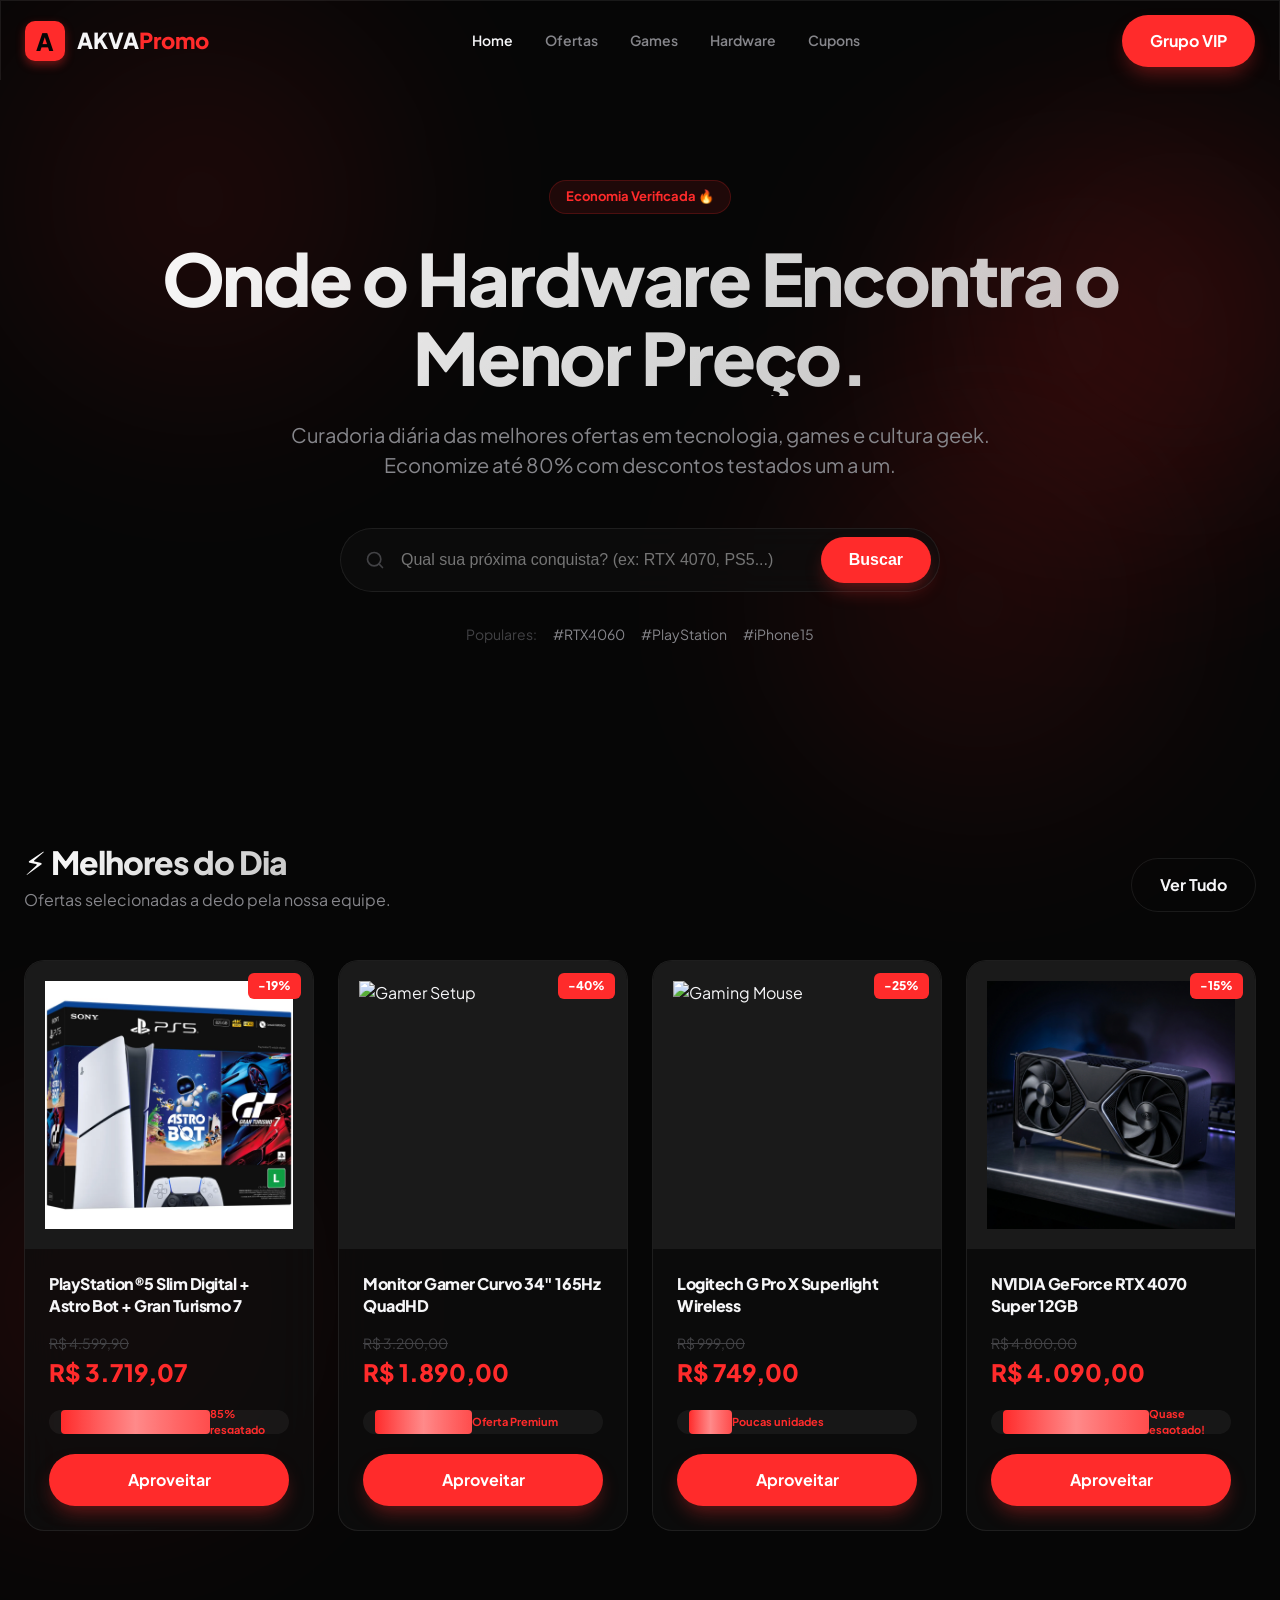
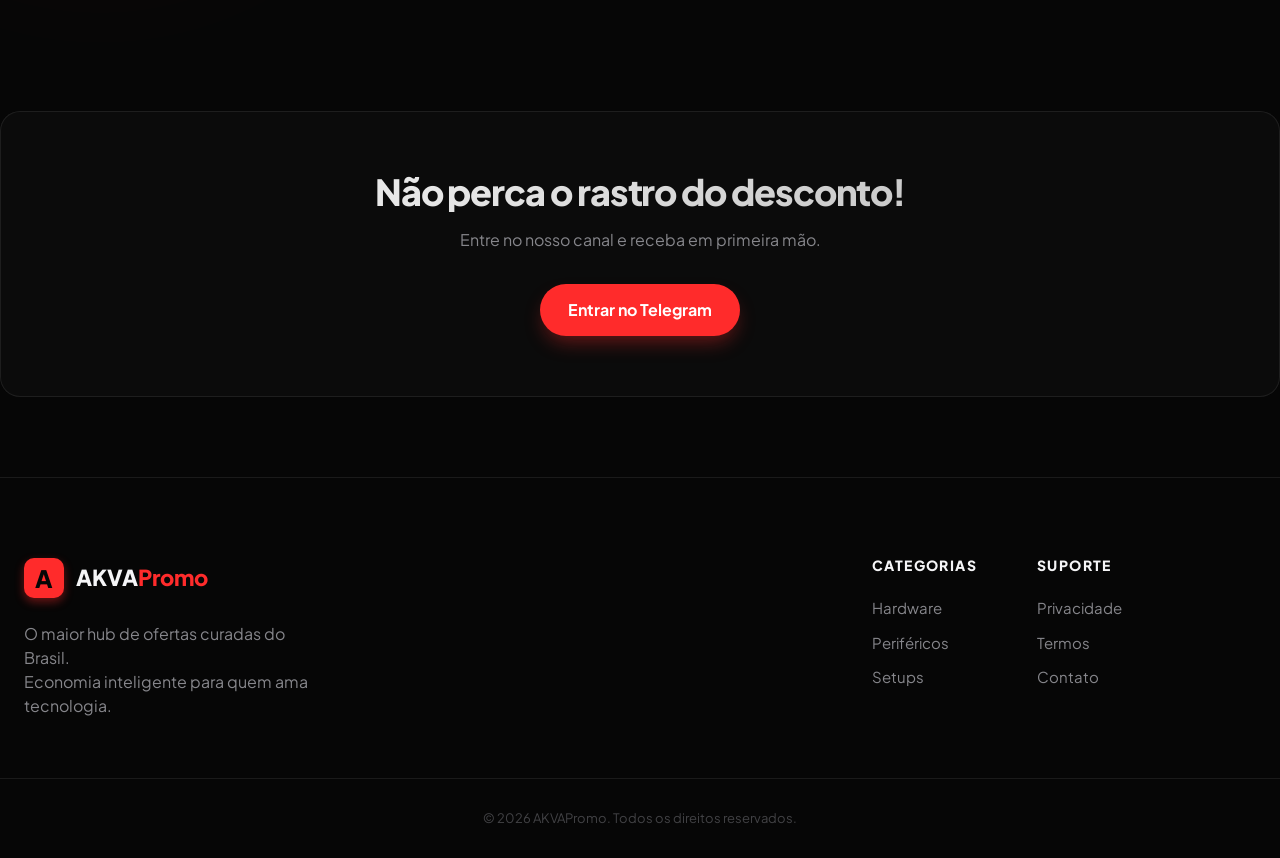
==== index.html @ 3900cf96 "1" ====
<!DOCTYPE html>
<html lang="pt-BR">
<head>
    <meta charset="UTF-8">
    <meta name="viewport" content="width=device-width, initial-scale=1.0">
    <title>AKVAPromo - As Melhores Ofertas de Tecnologia</title>
    <meta name="description" content="Descontos verificados em Games, Hardware e Smartphones. Economia real todos os dias.">
    
    <link rel="stylesheet" href="assets/style.css">
    <link rel="stylesheet" href="assets/sonner.css">
    <link rel="icon" type="image/png" href="favicon.png">
    
    <script type="module" src="assets/js/runtime.js"></script>
    <script type="module" src="assets/app.js"></script>
</head>
<body>
    <header class="glass fixed-nav">
        <div class="container nav-content">
            <a href="/" class="logo">
                <div class="logo-box">A</div>
                <span class="logo-text">AKVA<span>Promo</span></span>
            </a>
            
            <nav class="desktop-nav">
                <a href="#" class="active">Home</a>
                <a href="#">Ofertas</a>
                <a href="#">Games</a>
                <a href="#">Hardware</a>
                <a href="#">Cupons</a>
            </nav>
            
            <div class="nav-actions">
                <a href="https://t.me/akvapromo" target="_blank" class="btn btn-primary btn-sm">Grupo VIP</a>
            </div>
        </div>
    </header>

    <main>
        <section class="hero">
            <div class="glow-spot" style="top: -100px; left: -100px;"></div>
            <div class="glow-spot" style="bottom: 100px; right: -100px;"></div>
            
            <div class="container hero-content animate-fade-up">
                <div class="badge-premium">Economia Verificada 🔥</div>
                <h1 class="text-gradient">Onde o Hardware Encontra o <br><span class="text-primary">Menor Preço.</span></h1>
                <p class="hero-desc">Curadoria diária das melhores ofertas em tecnologia, games e cultura geek. <br>Economize até 80% com descontos testados um a um.</p>
                
                <div class="hero-search glass">
                    <svg class="search-icon" xmlns="http://www.w3.org/2000/svg" width="24" height="24" viewBox="0 0 24 24" fill="none" stroke="currentColor" stroke-width="2" stroke-linecap="round" stroke-linejoin="round"><circle cx="11" cy="11" r="8"></circle><path d="m21 21-4.3-4.3"></path></svg>
                    <input type="text" placeholder="Qual sua próxima conquista? (ex: RTX 4070, PS5...)">
                    <button class="btn btn-primary">Buscar</button>
                </div>

                <div class="hero-tags">
                    <span>Populares:</span>
                    <a href="#">#RTX4060</a>
                    <a href="#">#PlayStation</a>
                    <a href="#">#iPhone15</a>
                </div>
            </div>
        </section>

        <section class="top-deals">
            <div class="container">
                <div class="section-header">
                    <div>
                        <h2 class="text-gradient">⚡ Melhores do Dia</h2>
                        <p>Ofertas selecionadas a dedo pela nossa equipe.</p>
                    </div>
                    <a href="#" class="btn btn-outline">Ver Tudo</a>
                </div>

                <div class="grid grid-cols-4" id="deals-grid">
                    <!-- Product Card 1 -->
                    <article class="card glass animate-fade-up" style="animation-delay: 0.1s;">
                        <div class="card-image">
                            <img src="./assets/img/play_5_astrobot_ft0fs28ce5.webp" alt="PS5 Slim">
                            <span class="discount-badge">-19%</span>
                        </div>
                        <div class="card-body">
                            <h3 class="product-title">PlayStation®5 Slim Digital + Astro Bot + Gran Turismo 7</h3>
                            <div class="price-box">
                                <span class="old-price">R$ 4.599,90</span>
                                <span class="current-price">R$ 3.719,07</span>
                            </div>
                            <div class="scarcity-bar">
                                <div class="bar-fill" style="width: 85%;"></div>
                                <span class="bar-text">85% resgatado</span>
                            </div>
                            <a href="https://amzn.to/4vyqn2X" target="_blank" class="btn btn-primary w-full">Aproveitar</a>
                        </div>
                    </article>

                    <!-- Add more placeholder cards to show the design -->
                    <article class="card glass animate-fade-up" style="animation-delay: 0.2s;">
                        <div class="card-image">
                            <img src="https://images.unsplash.com/photo-1612287230202-1ff1d85d1bdf" alt="Gamer Setup">
                            <span class="discount-badge">-40%</span>
                        </div>
                        <div class="card-body">
                            <h3 class="product-title">Monitor Gamer Curvo 34" 165Hz QuadHD</h3>
                            <div class="price-box">
                                <span class="old-price">R$ 3.200,00</span>
                                <span class="current-price">R$ 1.890,00</span>
                            </div>
                            <div class="scarcity-bar">
                                <div class="bar-fill" style="width: 45%;"></div>
                                <span class="bar-text">Oferta Premium</span>
                            </div>
                            <a href="#" class="btn btn-primary w-full">Aproveitar</a>
                        </div>
                    </article>
                    
                    <article class="card glass animate-fade-up" style="animation-delay: 0.3s;">
                        <div class="card-image">
                            <img src="https://images.unsplash.com/photo-1542751371-adc38448a05e" alt="Gaming Mouse">
                            <span class="discount-badge">-25%</span>
                        </div>
                        <div class="card-body">
                            <h3 class="product-title">Logitech G Pro X Superlight Wireless</h3>
                            <div class="price-box">
                                <span class="old-price">R$ 999,00</span>
                                <span class="current-price">R$ 749,00</span>
                            </div>
                            <div class="scarcity-bar">
                                <div class="bar-fill" style="width: 20%;"></div>
                                <span class="bar-text">Poucas unidades</span>
                            </div>
                            <a href="#" class="btn btn-primary w-full">Aproveitar</a>
                        </div>
                    </article>

                    <article class="card glass animate-fade-up" style="animation-delay: 0.4s;">
                        <div class="card-image">
                            <img src="./assets/img/rtx4070.png" alt="RTX 4070 Super">
                            <span class="discount-badge">-15%</span>
                        </div>
                        <div class="card-body">
                            <h3 class="product-title">NVIDIA GeForce RTX 4070 Super 12GB</h3>
                            <div class="price-box">
                                <span class="old-price">R$ 4.800,00</span>
                                <span class="current-price">R$ 4.090,00</span>
                            </div>
                            <div class="scarcity-bar">
                                <div class="bar-fill" style="width: 90%;"></div>
                                <span class="bar-text">Quase esgotado!</span>
                            </div>
                            <a href="#" class="btn btn-primary w-full">Aproveitar</a>
                        </div>
                    </article>
                </div>
            </div>
        </section>

        <section class="banner-group glass">
            <div class="container container-alt">
                <div class="banner-promo">
                    <h2 class="text-gradient">Não perca o rastro do desconto!</h2>
                    <p>Entre no nosso canal e receba em primeira mão.</p>
                    <a href="https://t.me/akvapromo" target="_blank" class="btn btn-primary">Entrar no Telegram</a>
                </div>
            </div>
        </section>
    </main>

    <footer>
        <div class="container footer-content">
            <div class="footer-brand">
                <div class="logo">
                    <div class="logo-box">A</div>
                    <span class="logo-text">AKVA<span>Promo</span></span>
                </div>
                <p>O maior hub de ofertas curadas do Brasil. <br>Economia inteligente para quem ama tecnologia.</p>
            </div>
            
            <div class="footer-links">
                <div class="link-group">
                    <h4>Categorias</h4>
                    <a href="#">Hardware</a>
                    <a href="#">Periféricos</a>
                    <a href="#">Setups</a>
                </div>
                <div class="link-group">
                    <h4>Suporte</h4>
                    <a href="#">Privacidade</a>
                    <a href="#">Termos</a>
                    <a href="#">Contato</a>
                </div>
            </div>
        </div>
        <div class="footer-bottom">
            <div class="container">
                <p>&copy; 2026 AKVAPromo. Todos os direitos reservados.</p>
            </div>
        </div>
    </footer>

    <!-- Decorative Elements -->
    <div class="glow-spot spot-1" style="top: 0; right: -200px;"></div>
    <div class="glow-spot spot-2" style="top: 1000px; left: -200px;"></div>
    <div class="glow-spot spot-3" style="bottom: 0; right: 0;"></div>

    <script src="assets/main.js"></script>
</body>
</html>
---- assets/style.css ----
@import url('https://fonts.googleapis.com/css2?family=Plus+Jakarta+Sans:ital,wght@0,200..800;1,200..800&display=swap');

:root {
    /* 0. Custom Scrollbar */
}
::-webkit-scrollbar {
    width: 8px;
}
::-webkit-scrollbar-track {
    background: #060606;
}
::-webkit-scrollbar-thumb {
    background: rgba(255, 255, 255, 0.1);
    border-radius: 10px;
    border: 2px solid #060606;
}
::-webkit-scrollbar-thumb:hover {
    background: rgba(255, 255, 255, 0.2);
}

:root {
    /* Colors - Deep Dark Base */
    --bg-main: #060606;
    --bg-card: #0F0F0F;
    --bg-card-hover: #161616;
    
    /* Primary Accent - Vibrant Red */
    --primary: #FF2B2B;
    --primary-hover: #E01E1E;
    --primary-glow: rgba(255, 43, 43, 0.4);
    
    /* Text */
    --text-main: #F5F5F7;
    --text-muted: #86868B;
    --text-dim: #424245;
    
    /* System */
    --border: rgba(255, 255, 255, 0.08);
    --border-hover: rgba(255, 255, 255, 0.15);
    --radius-sm: 8px;
    --radius-md: 12px;
    --radius-lg: 20px;
    --radius-full: 9999px;
    
    /* Effects */
    --glass: rgba(15, 15, 15, 0.7);
    --glass-blur: blur(20px);
    --shadow-soft: 0 10px 30px -10px rgba(0, 0, 0, 0.5);
    --transition: cubic-bezier(0.16, 1, 0.3, 1);
}

/* Base Setup */
* {
    margin: 0;
    padding: 0;
    box-sizing: border-box;
    -webkit-font-smoothing: antialiased;
}

body {
    background: var(--bg-main);
    color: var(--text-main);
    font-family: 'Plus Jakarta Sans', system-ui, -apple-system, sans-serif;
    line-height: 1.5;
    overflow-x: hidden;
}

/* Layout Utilities */
.container {
    max-width: 1400px;
    margin: 0 auto;
    padding: 0 24px;
}

.grid {
    display: grid;
    gap: 24px;
}

.grid-cols-4 {
    grid-template-columns: repeat(4, 1fr);
}

@media (max-width: 1200px) {
    .grid-cols-4 { grid-template-columns: repeat(3, 1fr); }
}

@media (max-width: 992px) {
    .grid-cols-4 { grid-template-columns: repeat(2, 1fr); }
}

@media (max-width: 576px) {
    .grid-cols-4 { grid-template-columns: 1fr; }
}

section {
    padding: 100px 0;
}

/* Typography */
h1, h2, h3, h4 {
    font-weight: 800;
    letter-spacing: -0.03em;
    line-height: 1.1;
}

.text-gradient {
    background: linear-gradient(135deg, #FFF 0%, rgba(255,255,255,0.7) 100%);
    -webkit-background-clip: text;
    -webkit-text-fill-color: transparent;
}

.text-primary {
    color: var(--primary);
}

/* Components - Premium Elements */
.glass {
    background: var(--glass);
    backdrop-filter: var(--glass-blur);
    border: 1px solid var(--border);
}

.btn {
    display: inline-flex;
    align-items: center;
    justify-content: center;
    padding: 14px 28px;
    border-radius: var(--radius-full);
    font-weight: 700;
    font-size: 16px;
    cursor: pointer;
    transition: all 0.4s var(--transition);
    text-decoration: none;
}

.btn-primary {
    background: var(--primary);
    color: white;
    border: none;
    box-shadow: 0 10px 20px -5px var(--primary-glow);
}

.btn-primary:hover {
    background: var(--primary-hover);
    transform: translateY(-2px);
    box-shadow: 0 8px 25px rgba(255, 59, 48, 0.4);
}

.btn-outline {
    background: transparent;
    border: 1px solid var(--border);
    color: var(--text-main);
}

.btn-outline:hover {
    border-color: var(--primary);
    background: rgba(255, 43, 43, 0.05);
}

/* New Graphical Elements */
.glow-spot {
    position: absolute;
    width: 600px;
    height: 600px;
    background: radial-gradient(circle, var(--primary-glow) 0%, transparent 70%);
    filter: blur(80px);
    z-index: -1;
    pointer-events: none;
    opacity: 0.3;
    transition: transform 0.2s ease-out;
}

/* Header & Nav */
.fixed-nav {
    position: fixed;
    top: 0;
    left: 0;
    width: 100%;
    z-index: 1000;
    height: 80px;
}

.nav-content {
    display: flex;
    align-items: center;
    justify-content: space-between;
    height: 100%;
}

.logo {
    display: flex;
    align-items: center;
    gap: 12px;
    text-decoration: none;
}

.logo-box {
    width: 40px;
    height: 40px;
    background: var(--primary);
    color: var(--bg-main);
    display: flex;
    align-items: center;
    justify-content: center;
    font-weight: 900;
    font-size: 24px;
    border-radius: 10px;
    box-shadow: 0 4px 10px var(--primary-glow);
}

.logo-text {
    font-size: 22px;
    font-weight: 800;
    color: var(--text-main);
}

.logo-text span {
    color: var(--primary);
}

.desktop-nav {
    display: flex;
    gap: 32px;
}

.desktop-nav a {
    color: var(--text-muted);
    text-decoration: none;
    font-weight: 600;
    font-size: 14px;
    transition: all 0.3s var(--transition);
}

.desktop-nav a:hover, .desktop-nav a.active {
    color: var(--text-main);
}

/* Hero Section */
.hero {
    padding: 180px 0 100px;
    position: relative;
    text-align: center;
}

.badge-premium {
    display: inline-block;
    padding: 6px 16px;
    background: rgba(255, 43, 43, 0.1);
    color: var(--primary);
    border: 1px solid rgba(255, 43, 43, 0.2);
    border-radius: var(--radius-full);
    font-size: 13px;
    font-weight: 700;
    margin-bottom: 24px;
}

.hero h1 {
    font-size: 72px;
    margin-bottom: 24px;
}

.hero-desc {
    color: var(--text-muted);
    font-size: 20px;
    max-width: 700px;
    margin: 0 auto 48px;
}

.hero-search {
    max-width: 600px;
    margin: 0 auto 32px;
    display: flex;
    padding: 8px;
    border-radius: var(--radius-full);
}

.search-icon {
    width: 20px;
    height: 20px;
    margin: 0 16px;
    align-self: center;
    color: var(--text-dim);
}

.hero-search input {
    flex: 1;
    background: transparent;
    border: none;
    color: var(--text-main);
    font-size: 16px;
    outline: none;
}

.hero-tags {
    display: flex;
    justify-content: center;
    gap: 16px;
    font-size: 14px;
    color: var(--text-dim);
}

.hero-tags a {
    color: var(--text-muted);
    text-decoration: none;
}

.hero-tags a:hover {
    color: var(--primary);
}

/* Section Header */
.section-header {
    display: flex;
    justify-content: space-between;
    align-items: flex-end;
    margin-bottom: 48px;
}

.section-header h2 {
    font-size: 32px;
    margin-bottom: 8px;
}

.section-header p {
    color: var(--text-muted);
}

/* Product Cards */
.card {
    border-radius: var(--radius-lg);
    transition: transform 0.4s cubic-bezier(0.16, 1, 0.3, 1), box-shadow 0.4s ease, border-color 0.4s ease;
    height: 100%;
    display: flex;
    flex-direction: column;
    overflow: hidden;
}

.card:hover {
    transform: translateY(-8px) scale(1.02);
    box-shadow: 0 20px 40px rgba(255, 43, 43, 0.15);
    border-color: rgba(255, 43, 43, 0.3);
}

.card-image {
    position: relative;
    aspect-ratio: 1;
    background: #1A1A1A;
    overflow: hidden;
}

.card-image img {
    width: 100%;
    height: 100%;
    object-fit: contain;
    padding: 20px;
    transition: transform 0.8s var(--transition);
}

.card:hover .card-image img {
    transform: scale(1.1);
}

.discount-badge {
    position: absolute;
    top: 12px;
    right: 12px;
    background: var(--primary);
    color: white;
    padding: 4px 10px;
    border-radius: 6px;
    font-weight: 800;
    font-size: 12px;
}

.card-body {
    padding: 24px;
    flex: 1;
    display: flex;
    flex-direction: column;
}

.product-title {
    font-size: 16px;
    line-height: 1.4;
    margin-bottom: 16px;
    display: -webkit-box;
    -webkit-line-clamp: 2;
    -webkit-box-orient: vertical;
    overflow: hidden;
    height: 44px;
}

.price-box {
    margin-bottom: 20px;
    display: flex;
    flex-direction: column;
}

.old-price {
    font-size: 14px;
    color: var(--text-dim);
    text-decoration: line-through;
}

.current-price {
    font-size: 24px;
    font-weight: 800;
    color: var(--primary);
}

.scarcity-bar {
    background: rgba(255,255,255,0.05);
    height: 24px;
    border-radius: var(--radius-full);
    position: relative;
    overflow: hidden;
    margin-bottom: 20px;
    display: flex;
    align-items: center;
    padding: 0 12px;
}

.bar-fill {
    height: 100%;
    background: linear-gradient(90deg, var(--primary), #ff4d4d);
    border-radius: 4px;
    transition: width 1s ease;
    position: relative;
    overflow: hidden;
}

.bar-fill::after {
    content: '';
    position: absolute;
    top: 0;
    left: 0;
    right: 0;
    bottom: 0;
    background: linear-gradient(90deg, transparent, rgba(255, 255, 255, 0.4), transparent);
    animation: shine 2s infinite;
}

@keyframes shine {
    0% { transform: translateX(-100%); }
    100% { transform: translateX(100%); }
}

.scarcity-bar.urgent .bar-fill {
    animation: pulse-red 2s infinite;
}

@keyframes pulse-red {
    0% { filter: brightness(1); }
    50% { filter: brightness(1.5); box-shadow: 0 0 10px var(--primary); }
    100% { filter: brightness(1); }
}

.bar-text {
    font-size: 11px;
    font-weight: 700;
    color: var(--primary);
    position: relative;
    z-index: 1;
}

.w-full { width: 100%; }

/* Footer */
footer {
    padding: 80px 0 0;
    border-top: 1px solid var(--border);
    margin-top: 60px;
}

.footer-content {
    display: grid;
    grid-template-columns: 2fr 1fr;
    gap: 80px;
    padding-bottom: 60px;
}

.footer-brand p {
    margin-top: 24px;
    color: var(--text-muted);
    max-width: 300px;
}

.footer-links {
    display: flex;
    gap: 60px;
}

.link-group h4 {
    margin-bottom: 24px;
    font-size: 14px;
    text-transform: uppercase;
    letter-spacing: 0.1em;
}

.link-group a {
    display: block;
    margin-bottom: 12px;
    color: var(--text-muted);
    text-decoration: none;
    font-size: 15px;
    transition: color 0.3s;
}

.link-group a:hover {
    color: var(--primary);
}

.footer-bottom {
    padding: 30px 0;
    border-top: 1px solid var(--border);
    text-align: center;
    color: var(--text-dim);
    font-size: 13px;
}

/* Banner Promo */
.banner-group {
    padding: 60px 0;
    margin: 80px 0;
    border-radius: var(--radius-lg);
    text-align: center;
}

.banner-promo h2 {
    font-size: 36px;
    margin-bottom: 16px;
}

.banner-promo p {
    color: var(--text-muted);
    margin-bottom: 32px;
}

@media (max-width: 768px) {
    .hero h1 { font-size: 40px; }
    .hero-desc { font-size: 16px; }
    .footer-content { grid-template-columns: 1fr; gap: 40px; }
    .footer-links { flex-direction: column; gap: 30px; }
    .desktop-nav { display: none; }
}
---- assets/sonner.css ----
[data-sonner-toaster][dir=ltr],html[dir=ltr]{--toast-icon-margin-start:-3px;--toast-icon-margin-end:4px;--toast-svg-margin-start:-1px;--toast-svg-margin-end:0px;--toast-button-margin-start:auto;--toast-button-margin-end:0;--toast-close-button-start:0;--toast-close-button-end:unset;--toast-close-button-transform:translate(-35%, -35%)}[data-sonner-toaster][dir=rtl],html[dir=rtl]{--toast-icon-margin-start:4px;--toast-icon-margin-end:-3px;--toast-svg-margin-start:0px;--toast-svg-margin-end:-1px;--toast-button-margin-start:0;--toast-button-margin-end:auto;--toast-close-button-start:unset;--toast-close-button-end:0;--toast-close-button-transform:translate(35%, -35%)}[data-sonner-toaster]{position:fixed;width:var(--width);font-family:ui-sans-serif,system-ui,-apple-system,BlinkMacSystemFont,Segoe UI,Roboto,Helvetica Neue,Arial,Noto Sans,sans-serif,Apple Color Emoji,Segoe UI Emoji,Segoe UI Symbol,Noto Color Emoji;--gray1:hsl(0, 0%, 99%);--gray2:hsl(0, 0%, 97.3%);--gray3:hsl(0, 0%, 95.1%);--gray4:hsl(0, 0%, 93%);--gray5:hsl(0, 0%, 90.9%);--gray6:hsl(0, 0%, 88.7%);--gray7:hsl(0, 0%, 85.8%);--gray8:hsl(0, 0%, 78%);--gray9:hsl(0, 0%, 56.1%);--gray10:hsl(0, 0%, 52.3%);--gray11:hsl(0, 0%, 43.5%);--gray12:hsl(0, 0%, 9%);--border-radius:8px;box-sizing:border-box;padding:0;margin:0;list-style:none;outline:0;z-index:999999999;transition:transform .4s ease}@media (hover:none) and (pointer:coarse){[data-sonner-toaster][data-lifted=true]{transform:none}}[data-sonner-toaster][data-x-position=right]{right:var(--offset-right)}[data-sonner-toaster][data-x-position=left]{left:var(--offset-left)}[data-sonner-toaster][data-x-position=center]{left:50%;transform:translateX(-50%)}[data-sonner-toaster][data-y-position=top]{top:var(--offset-top)}[data-sonner-toaster][data-y-position=bottom]{bottom:var(--offset-bottom)}[data-sonner-toast]{--y:translateY(100%);--lift-amount:calc(var(--lift) * var(--gap));z-index:var(--z-index);position:absolute;opacity:0;transform:var(--y);touch-action:none;transition:transform .4s,opacity .4s,height .4s,box-shadow .2s;box-sizing:border-box;outline:0;overflow-wrap:anywhere}[data-sonner-toast][data-styled=true]{padding:16px;background:var(--normal-bg);border:1px solid var(--normal-border);color:var(--normal-text);border-radius:var(--border-radius);box-shadow:0 4px 12px rgba(0,0,0,.1);width:var(--width);font-size:13px;display:flex;align-items:center;gap:6px}[data-sonner-toast]:focus-visible{box-shadow:0 4px 12px rgba(0,0,0,.1),0 0 0 2px rgba(0,0,0,.2)}[data-sonner-toast][data-y-position=top]{top:0;--y:translateY(-100%);--lift:1;--lift-amount:calc(1 * var(--gap))}[data-sonner-toast][data-y-position=bottom]{bottom:0;--y:translateY(100%);--lift:-1;--lift-amount:calc(var(--lift) * var(--gap))}[data-sonner-toast][data-styled=true] [data-description]{font-weight:400;line-height:1.4;color:#3f3f3f}[data-rich-colors=true][data-sonner-toast][data-styled=true] [data-description]{color:inherit}[data-sonner-toaster][data-sonner-theme=dark] [data-description]{color:#e8e8e8}[data-sonner-toast][data-styled=true] [data-title]{font-weight:500;line-height:1.5;color:inherit}[data-sonner-toast][data-styled=true] [data-icon]{display:flex;height:16px;width:16px;position:relative;justify-content:flex-start;align-items:center;flex-shrink:0;margin-left:var(--toast-icon-margin-start);margin-right:var(--toast-icon-margin-end)}[data-sonner-toast][data-promise=true] [data-icon]>svg{opacity:0;transform:scale(.8);transform-origin:center;animation:sonner-fade-in .3s ease forwards}[data-sonner-toast][data-styled=true] [data-icon]>*{flex-shrink:0}[data-sonner-toast][data-styled=true] [data-icon] svg{margin-left:var(--toast-svg-margin-start);margin-right:var(--toast-svg-margin-end)}[data-sonner-toast][data-styled=true] [data-content]{display:flex;flex-direction:column;gap:2px}[data-sonner-toast][data-styled=true] [data-button]{border-radius:4px;padding-left:8px;padding-right:8px;height:24px;font-size:12px;color:var(--normal-bg);background:var(--normal-text);margin-left:var(--toast-button-margin-start);margin-right:var(--toast-button-margin-end);border:none;font-weight:500;cursor:pointer;outline:0;display:flex;align-items:center;flex-shrink:0;transition:opacity .4s,box-shadow .2s}[data-sonner-toast][data-styled=true] [data-button]:focus-visible{box-shadow:0 0 0 2px rgba(0,0,0,.4)}[data-sonner-toast][data-styled=true] [data-button]:first-of-type{margin-left:var(--toast-button-margin-start);margin-right:var(--toast-button-margin-end)}[data-sonner-toast][data-styled=true] [data-cancel]{color:var(--normal-text);background:rgba(0,0,0,.08)}[data-sonner-toaster][data-sonner-theme=dark] [data-sonner-toast][data-styled=true] [data-cancel]{background:rgba(255,255,255,.3)}[data-sonner-toast][data-styled=true] [data-close-button]{position:absolute;left:var(--toast-close-button-start);right:var(--toast-close-button-end);top:0;height:20px;width:20px;display:flex;justify-content:center;align-items:center;padding:0;color:var(--gray12);background:var(--normal-bg);border:1px solid var(--gray4);transform:var(--toast-close-button-transform);border-radius:50%;cursor:pointer;z-index:1;transition:opacity .1s,background .2s,border-color .2s}[data-sonner-toast][data-styled=true] [data-close-button]:focus-visible{box-shadow:0 4px 12px rgba(0,0,0,.1),0 0 0 2px rgba(0,0,0,.2)}[data-sonner-toast][data-styled=true] [data-disabled=true]{cursor:not-allowed}[data-sonner-toast][data-styled=true]:hover [data-close-button]:hover{background:var(--gray2);border-color:var(--gray5)}[data-sonner-toast][data-swiping=true]::before{content:'';position:absolute;left:-100%;right:-100%;height:100%;z-index:-1}[data-sonner-toast][data-y-position=top][data-swiping=true]::before{bottom:50%;transform:scaleY(3) translateY(50%)}[data-sonner-toast][data-y-position=bottom][data-swiping=true]::before{top:50%;transform:scaleY(3) translateY(-50%)}[data-sonner-toast][data-swiping=false][data-removed=true]::before{content:'';position:absolute;inset:0;transform:scaleY(2)}[data-sonner-toast][data-expanded=true]::after{content:'';position:absolute;left:0;height:calc(var(--gap) + 1px);bottom:100%;width:100%}[data-sonner-toast][data-mounted=true]{--y:translateY(0);opacity:1}[data-sonner-toast][data-expanded=false][data-front=false]{--scale:var(--toasts-before) * 0.05 + 1;--y:translateY(calc(var(--lift-amount) * var(--toasts-before))) scale(calc(-1 * var(--scale)));height:var(--front-toast-height)}[data-sonner-toast]>*{transition:opacity .4s}[data-sonner-toast][data-x-position=right]{right:0}[data-sonner-toast][data-x-position=left]{left:0}[data-sonner-toast][data-expanded=false][data-front=false][data-styled=true]>*{opacity:0}[data-sonner-toast][data-visible=false]{opacity:0;pointer-events:none}[data-sonner-toast][data-mounted=true][data-expanded=true]{--y:translateY(calc(var(--lift) * var(--offset)));height:var(--initial-height)}[data-sonner-toast][data-removed=true][data-front=true][data-swipe-out=false]{--y:translateY(calc(var(--lift) * -100%));opacity:0}[data-sonner-toast][data-removed=true][data-front=false][data-swipe-out=false][data-expanded=true]{--y:translateY(calc(var(--lift) * var(--offset) + var(--lift) * -100%));opacity:0}[data-sonner-toast][data-removed=true][data-front=false][data-swipe-out=false][data-expanded=false]{--y:translateY(40%);opacity:0;transition:transform .5s,opacity .2s}[data-sonner-toast][data-removed=true][data-front=false]::before{height:calc(var(--initial-height) + 20%)}[data-sonner-toast][data-swiping=true]{transform:var(--y) translateY(var(--swipe-amount-y,0)) translateX(var(--swipe-amount-x,0));transition:none}[data-sonner-toast][data-swiped=true]{user-select:none}[data-sonner-toast][data-swipe-out=true][data-y-position=bottom],[data-sonner-toast][data-swipe-out=true][data-y-position=top]{animation-duration:.2s;animation-timing-function:ease-out;animation-fill-mode:forwards}[data-sonner-toast][data-swipe-out=true][data-swipe-direction=left]{animation-name:swipe-out-left}[data-sonner-toast][data-swipe-out=true][data-swipe-direction=right]{animation-name:swipe-out-right}[data-sonner-toast][data-swipe-out=true][data-swipe-direction=up]{animation-name:swipe-out-up}[data-sonner-toast][data-swipe-out=true][data-swipe-direction=down]{animation-name:swipe-out-down}@keyframes swipe-out-left{from{transform:var(--y) translateX(var(--swipe-amount-x));opacity:1}to{transform:var(--y) translateX(calc(var(--swipe-amount-x) - 100%));opacity:0}}@keyframes swipe-out-right{from{transform:var(--y) translateX(var(--swipe-amount-x));opacity:1}to{transform:var(--y) translateX(calc(var(--swipe-amount-x) + 100%));opacity:0}}@keyframes swipe-out-up{from{transform:var(--y) translateY(var(--swipe-amount-y));opacity:1}to{transform:var(--y) translateY(calc(var(--swipe-amount-y) - 100%));opacity:0}}@keyframes swipe-out-down{from{transform:var(--y) translateY(var(--swipe-amount-y));opacity:1}to{transform:var(--y) translateY(calc(var(--swipe-amount-y) + 100%));opacity:0}}@media (max-width:600px){[data-sonner-toaster]{position:fixed;right:var(--mobile-offset-right);left:var(--mobile-offset-left);width:100%}[data-sonner-toaster][dir=rtl]{left:calc(var(--mobile-offset-left) * -1)}[data-sonner-toaster] [data-sonner-toast]{left:0;right:0;width:calc(100% - var(--mobile-offset-left) * 2)}[data-sonner-toaster][data-x-position=left]{left:var(--mobile-offset-left)}[data-sonner-toaster][data-y-position=bottom]{bottom:var(--mobile-offset-bottom)}[data-sonner-toaster][data-y-position=top]{top:var(--offset-top)}[data-sonner-toaster][data-x-position=center]{left:var(--mobile-offset-left);right:var(--mobile-offset-right);transform:none}}[data-sonner-toaster][data-sonner-theme=light]{--normal-bg:#fff;--normal-border:var(--gray4);--normal-text:var(--gray12);--success-bg:hsl(143, 85%, 96%);--success-border:hsl(145, 92%, 87%);--success-text:hsl(140, 100%, 27%);--info-bg:hsl(208, 100%, 97%);--info-border:hsl(221, 91%, 93%);--info-text:hsl(210, 92%, 45%);--warning-bg:hsl(49, 100%, 97%);--warning-border:hsl(49, 91%, 84%);--warning-text:hsl(31, 92%, 45%);--error-bg:hsl(359, 100%, 97%);--error-border:hsl(359, 100%, 94%);--error-text:hsl(360, 100%, 45%)}[data-sonner-toaster][data-sonner-theme=light] [data-sonner-toast][data-invert=true]{--normal-bg:#000;--normal-border:hsl(0, 0%, 20%);--normal-text:var(--gray1)}[data-sonner-toaster][data-sonner-theme=dark] [data-sonner-toast][data-invert=true]{--normal-bg:#fff;--normal-border:var(--gray3);--normal-text:var(--gray12)}[data-sonner-toaster][data-sonner-theme=dark]{--normal-bg:#000;--normal-bg-hover:hsl(0, 0%, 12%);--normal-border:hsl(0, 0%, 20%);--normal-border-hover:hsl(0, 0%, 25%);--normal-text:var(--gray1);--success-bg:hsl(150, 100%, 6%);--success-border:hsl(147, 100%, 12%);--success-text:hsl(150, 86%, 65%);--info-bg:hsl(215, 100%, 6%);--info-border:hsl(223, 43%, 17%);--info-text:hsl(216, 87%, 65%);--warning-bg:hsl(64, 100%, 6%);--warning-border:hsl(60, 100%, 9%);--warning-text:hsl(46, 87%, 65%);--error-bg:hsl(358, 76%, 10%);--error-border:hsl(357, 89%, 16%);--error-text:hsl(358, 100%, 81%)}[data-sonner-toaster][data-sonner-theme=dark] [data-sonner-toast] [data-close-button]{background:var(--normal-bg);border-color:var(--normal-border);color:var(--normal-text)}[data-sonner-toaster][data-sonner-theme=dark] [data-sonner-toast] [data-close-button]:hover{background:var(--normal-bg-hover);border-color:var(--normal-border-hover)}[data-rich-colors=true][data-sonner-toast][data-type=success]{background:var(--success-bg);border-color:var(--success-border);color:var(--success-text)}[data-rich-colors=true][data-sonner-toast][data-type=success] [data-close-button]{background:var(--success-bg);border-color:var(--success-border);color:var(--success-text)}[data-rich-colors=true][data-sonner-toast][data-type=info]{background:var(--info-bg);border-color:var(--info-border);color:var(--info-text)}[data-rich-colors=true][data-sonner-toast][data-type=info] [data-close-button]{background:var(--info-bg);border-color:var(--info-border);color:var(--info-text)}[data-rich-colors=true][data-sonner-toast][data-type=warning]{background:var(--warning-bg);border-color:var(--warning-border);color:var(--warning-text)}[data-rich-colors=true][data-sonner-toast][data-type=warning] [data-close-button]{background:var(--warning-bg);border-color:var(--warning-border);color:var(--warning-text)}[data-rich-colors=true][data-sonner-toast][data-type=error]{background:var(--error-bg);border-color:var(--error-border);color:var(--error-text)}[data-rich-colors=true][data-sonner-toast][data-type=error] [data-close-button]{background:var(--error-bg);border-color:var(--error-border);color:var(--error-text)}.sonner-loading-wrapper{--size:16px;height:var(--size);width:var(--size);position:absolute;inset:0;z-index:10}.sonner-loading-wrapper[data-visible=false]{transform-origin:center;animation:sonner-fade-out .2s ease forwards}.sonner-spinner{position:relative;top:50%;left:50%;height:var(--size);width:var(--size)}.sonner-loading-bar{animation:sonner-spin 1.2s linear infinite;background:var(--gray11);border-radius:6px;height:8%;left:-10%;position:absolute;top:-3.9%;width:24%}.sonner-loading-bar:first-child{animation-delay:-1.2s;transform:rotate(.0001deg) translate(146%)}.sonner-loading-bar:nth-child(2){animation-delay:-1.1s;transform:rotate(30deg) translate(146%)}.sonner-loading-bar:nth-child(3){animation-delay:-1s;transform:rotate(60deg) translate(146%)}.sonner-loading-bar:nth-child(4){animation-delay:-.9s;transform:rotate(90deg) translate(146%)}.sonner-loading-bar:nth-child(5){animation-delay:-.8s;transform:rotate(120deg) translate(146%)}.sonner-loading-bar:nth-child(6){animation-delay:-.7s;transform:rotate(150deg) translate(146%)}.sonner-loading-bar:nth-child(7){animation-delay:-.6s;transform:rotate(180deg) translate(146%)}.sonner-loading-bar:nth-child(8){animation-delay:-.5s;transform:rotate(210deg) translate(146%)}.sonner-loading-bar:nth-child(9){animation-delay:-.4s;transform:rotate(240deg) translate(146%)}.sonner-loading-bar:nth-child(10){animation-delay:-.3s;transform:rotate(270deg) translate(146%)}.sonner-loading-bar:nth-child(11){animation-delay:-.2s;transform:rotate(300deg) translate(146%)}.sonner-loading-bar:nth-child(12){animation-delay:-.1s;transform:rotate(330deg) translate(146%)}@keyframes sonner-fade-in{0%{opacity:0;transform:scale(.8)}100%{opacity:1;transform:scale(1)}}@keyframes sonner-fade-out{0%{opacity:1;transform:scale(1)}100%{opacity:0;transform:scale(.8)}}@keyframes sonner-spin{0%{opacity:1}100%{opacity:.15}}@media (prefers-reduced-motion){.sonner-loading-bar,[data-sonner-toast],[data-sonner-toast]>*{transition:none!important;animation:none!important}}.sonner-loader{position:absolute;top:50%;left:50%;transform:translate(-50%,-50%);transform-origin:center;transition:opacity .2s,transform .2s}.sonner-loader[data-visible=false]{opacity:0;transform:scale(.8) translate(-50%,-50%)}
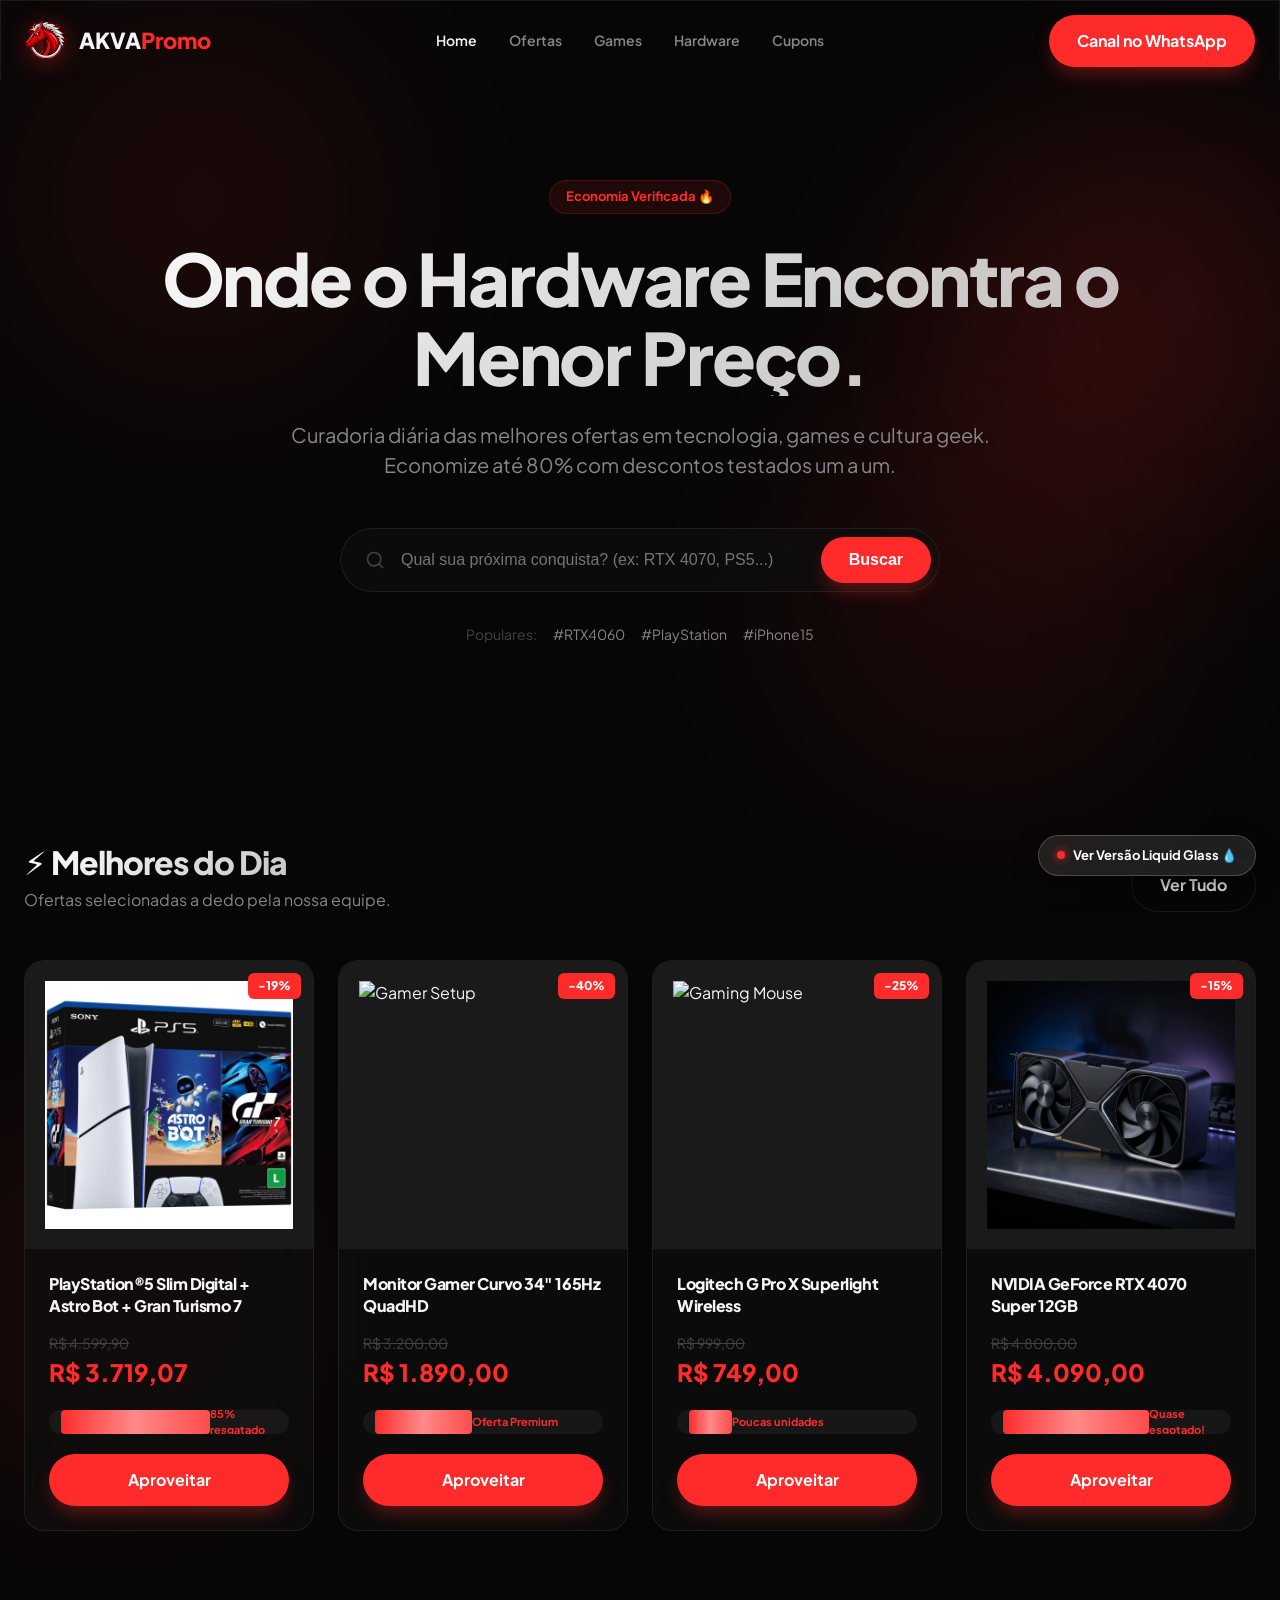
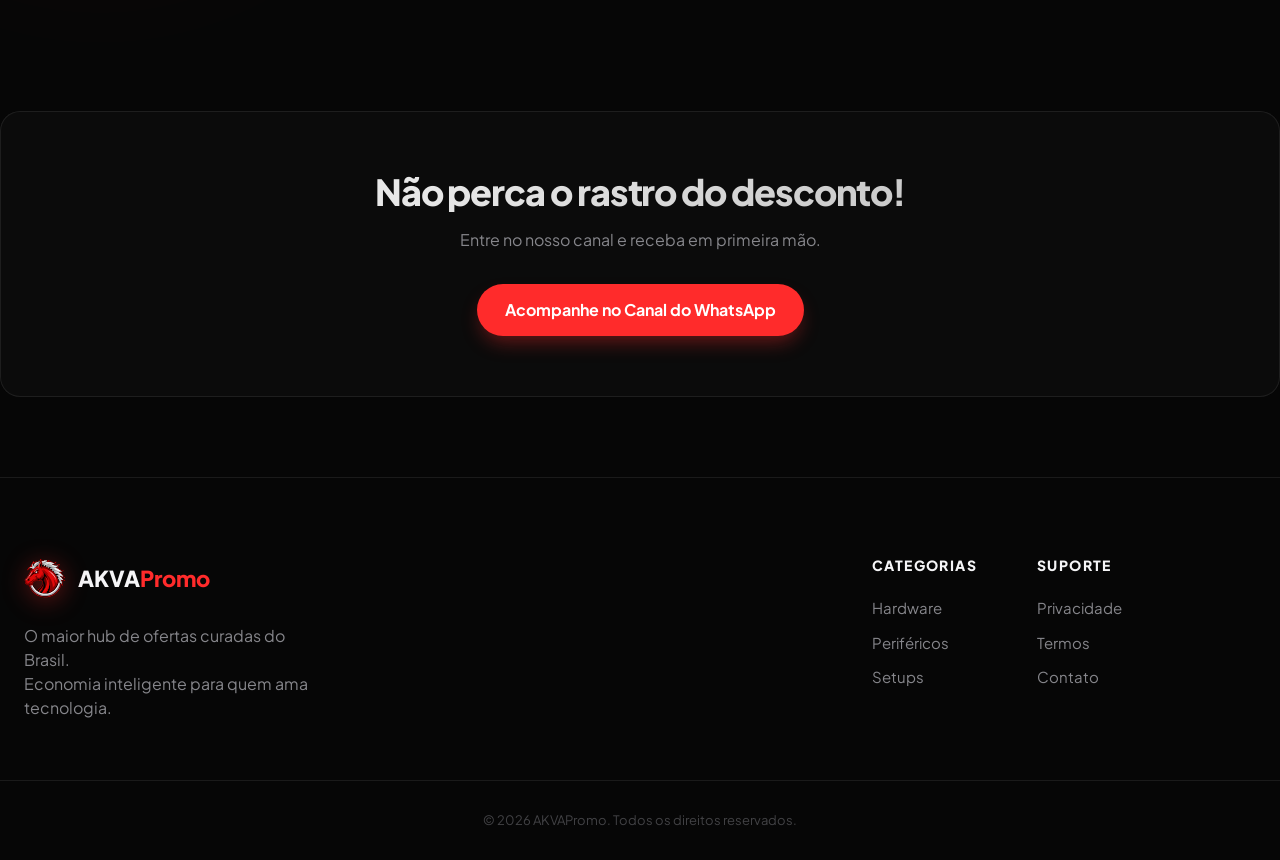
==== commit 2a05fb09: "patch1" ====
--- a/index.html
+++ b/index.html
@@ -1,26 +1,26 @@
 <!DOCTYPE html>
 <html lang="pt-BR">
+
 <head>
     <meta charset="UTF-8">
     <meta name="viewport" content="width=device-width, initial-scale=1.0">
     <title>AKVAPromo - As Melhores Ofertas de Tecnologia</title>
-    <meta name="description" content="Descontos verificados em Games, Hardware e Smartphones. Economia real todos os dias.">
-    
+    <meta name="description"
+        content="Descontos verificados em Games, Hardware e Smartphones. Economia real todos os dias.">
+
     <link rel="stylesheet" href="assets/style.css">
-    <link rel="stylesheet" href="assets/sonner.css">
-    <link rel="icon" type="image/png" href="favicon.png">
-    
-    <script type="module" src="assets/js/runtime.js"></script>
-    <script type="module" src="assets/app.js"></script>
+    <link rel="icon" type="image/svg+xml" href="akva.svg">
+    <link rel="alternate icon" type="image/png" href="favicon.png">
 </head>
+
 <body>
     <header class="glass fixed-nav">
         <div class="container nav-content">
             <a href="/" class="logo">
-                <div class="logo-box">A</div>
+                <img src="akva.svg" alt="AKVAPromo" class="logo-img">
                 <span class="logo-text">AKVA<span>Promo</span></span>
             </a>
-            
+
             <nav class="desktop-nav">
                 <a href="#" class="active">Home</a>
                 <a href="#">Ofertas</a>
@@ -28,9 +28,10 @@
                 <a href="#">Hardware</a>
                 <a href="#">Cupons</a>
             </nav>
-            
+
             <div class="nav-actions">
-                <a href="https://t.me/akvapromo" target="_blank" class="btn btn-primary btn-sm">Grupo VIP</a>
+                <a href="https://whatsapp.com/channel/0029VbCRNttKrWQx7WZS3R0I" target="_blank"
+                    class="btn btn-primary btn-sm">Canal no WhatsApp</a>
             </div>
         </div>
     </header>
@@ -39,14 +40,22 @@
         <section class="hero">
             <div class="glow-spot" style="top: -100px; left: -100px;"></div>
             <div class="glow-spot" style="bottom: 100px; right: -100px;"></div>
-            
+
             <div class="container hero-content animate-fade-up">
                 <div class="badge-premium">Economia Verificada 🔥</div>
-                <h1 class="text-gradient">Onde o Hardware Encontra o <br><span class="text-primary">Menor Preço.</span></h1>
-                <p class="hero-desc">Curadoria diária das melhores ofertas em tecnologia, games e cultura geek. <br>Economize até 80% com descontos testados um a um.</p>
-                
+                <h1 class="text-gradient">Onde o Hardware Encontra o <br><span class="text-primary">Menor Preço.</span>
+                </h1>
+                <p class="hero-desc">Curadoria diária das melhores ofertas em tecnologia, games e cultura geek.
+                    <br>Economize até 80% com descontos testados um a um.
+                </p>
+
                 <div class="hero-search glass">
-                    <svg class="search-icon" xmlns="http://www.w3.org/2000/svg" width="24" height="24" viewBox="0 0 24 24" fill="none" stroke="currentColor" stroke-width="2" stroke-linecap="round" stroke-linejoin="round"><circle cx="11" cy="11" r="8"></circle><path d="m21 21-4.3-4.3"></path></svg>
+                    <svg class="search-icon" xmlns="http://www.w3.org/2000/svg" width="24" height="24"
+                        viewBox="0 0 24 24" fill="none" stroke="currentColor" stroke-width="2" stroke-linecap="round"
+                        stroke-linejoin="round">
+                        <circle cx="11" cy="11" r="8"></circle>
+                        <path d="m21 21-4.3-4.3"></path>
+                    </svg>
                     <input type="text" placeholder="Qual sua próxima conquista? (ex: RTX 4070, PS5...)">
                     <button class="btn btn-primary">Buscar</button>
                 </div>
@@ -87,7 +96,8 @@
                                 <div class="bar-fill" style="width: 85%;"></div>
                                 <span class="bar-text">85% resgatado</span>
                             </div>
-                            <a href="https://amzn.to/4vyqn2X" target="_blank" class="btn btn-primary w-full">Aproveitar</a>
+                            <a href="https://amzn.to/4vyqn2X" target="_blank"
+                                class="btn btn-primary w-full">Aproveitar</a>
                         </div>
                     </article>
 
@@ -110,7 +120,7 @@
                             <a href="#" class="btn btn-primary w-full">Aproveitar</a>
                         </div>
                     </article>
-                    
+
                     <article class="card glass animate-fade-up" style="animation-delay: 0.3s;">
                         <div class="card-image">
                             <img src="https://images.unsplash.com/photo-1542751371-adc38448a05e" alt="Gaming Mouse">
@@ -157,7 +167,8 @@
                 <div class="banner-promo">
                     <h2 class="text-gradient">Não perca o rastro do desconto!</h2>
                     <p>Entre no nosso canal e receba em primeira mão.</p>
-                    <a href="https://t.me/akvapromo" target="_blank" class="btn btn-primary">Entrar no Telegram</a>
+                    <a href="https://whatsapp.com/channel/0029VbCRNttKrWQx7WZS3R0I" target="_blank"
+                        class="btn btn-primary">Acompanhe no Canal do WhatsApp</a>
                 </div>
             </div>
         </section>
@@ -167,12 +178,12 @@
         <div class="container footer-content">
             <div class="footer-brand">
                 <div class="logo">
-                    <div class="logo-box">A</div>
+                    <img src="akva.svg" alt="AKVAPromo" class="logo-img">
                     <span class="logo-text">AKVA<span>Promo</span></span>
                 </div>
                 <p>O maior hub de ofertas curadas do Brasil. <br>Economia inteligente para quem ama tecnologia.</p>
             </div>
-            
+
             <div class="footer-links">
                 <div class="link-group">
                     <h4>Categorias</h4>
@@ -200,6 +211,13 @@
     <div class="glow-spot spot-2" style="top: 1000px; left: -200px;"></div>
     <div class="glow-spot spot-3" style="bottom: 0; right: 0;"></div>
 
+    <!-- Floating Switcher to Liquid Glass Edition -->
+    <a href="index-liquid.html" style="position: fixed; bottom: 24px; right: 24px; z-index: 9999; display: inline-flex; align-items: center; gap: 8px; padding: 10px 18px; background: rgba(255, 255, 255, 0.1); backdrop-filter: blur(20px); -webkit-backdrop-filter: blur(20px); border: 1px solid rgba(255, 255, 255, 0.2); border-radius: 9999px; color: #fff; text-decoration: none; font-size: 13px; font-weight: 700; box-shadow: 0 10px 25px rgba(0,0,0,0.5); transition: transform 0.2s;" onmouseover="this.style.transform='translateY(-2px)'" onmouseout="this.style.transform='translateY(0)'">
+        <span style="width: 8px; height: 8px; border-radius: 50%; background: #FF2B2B; box-shadow: 0 0 8px #FF2B2B;"></span>
+        <span>Ver Versão Liquid Glass 💧</span>
+    </a>
+
     <script src="assets/main.js"></script>
 </body>
+
 </html>
--- a/assets/style.css
+++ b/assets/style.css
@@ -1,8 +1,6 @@
 @import url('https://fonts.googleapis.com/css2?family=Plus+Jakarta+Sans:ital,wght@0,200..800;1,200..800&display=swap');
 
-:root {
-    /* 0. Custom Scrollbar */
-}
+/* Custom Scrollbar */
 ::-webkit-scrollbar {
     width: 8px;
 }
@@ -195,18 +193,18 @@
     text-decoration: none;
 }
 
-.logo-box {
-    width: 40px;
-    height: 40px;
-    background: var(--primary);
-    color: var(--bg-main);
-    display: flex;
-    align-items: center;
-    justify-content: center;
-    font-weight: 900;
-    font-size: 24px;
-    border-radius: 10px;
-    box-shadow: 0 4px 10px var(--primary-glow);
+
+.logo-img {
+    width: 42px;
+    height: 42px;
+    object-fit: contain;
+    border-radius: 50%;
+    filter: drop-shadow(0 4px 12px rgba(255, 43, 43, 0.35));
+    transition: transform 0.3s var(--transition);
+}
+
+.logo:hover .logo-img {
+    transform: scale(1.08);
 }
 
 .logo-text {
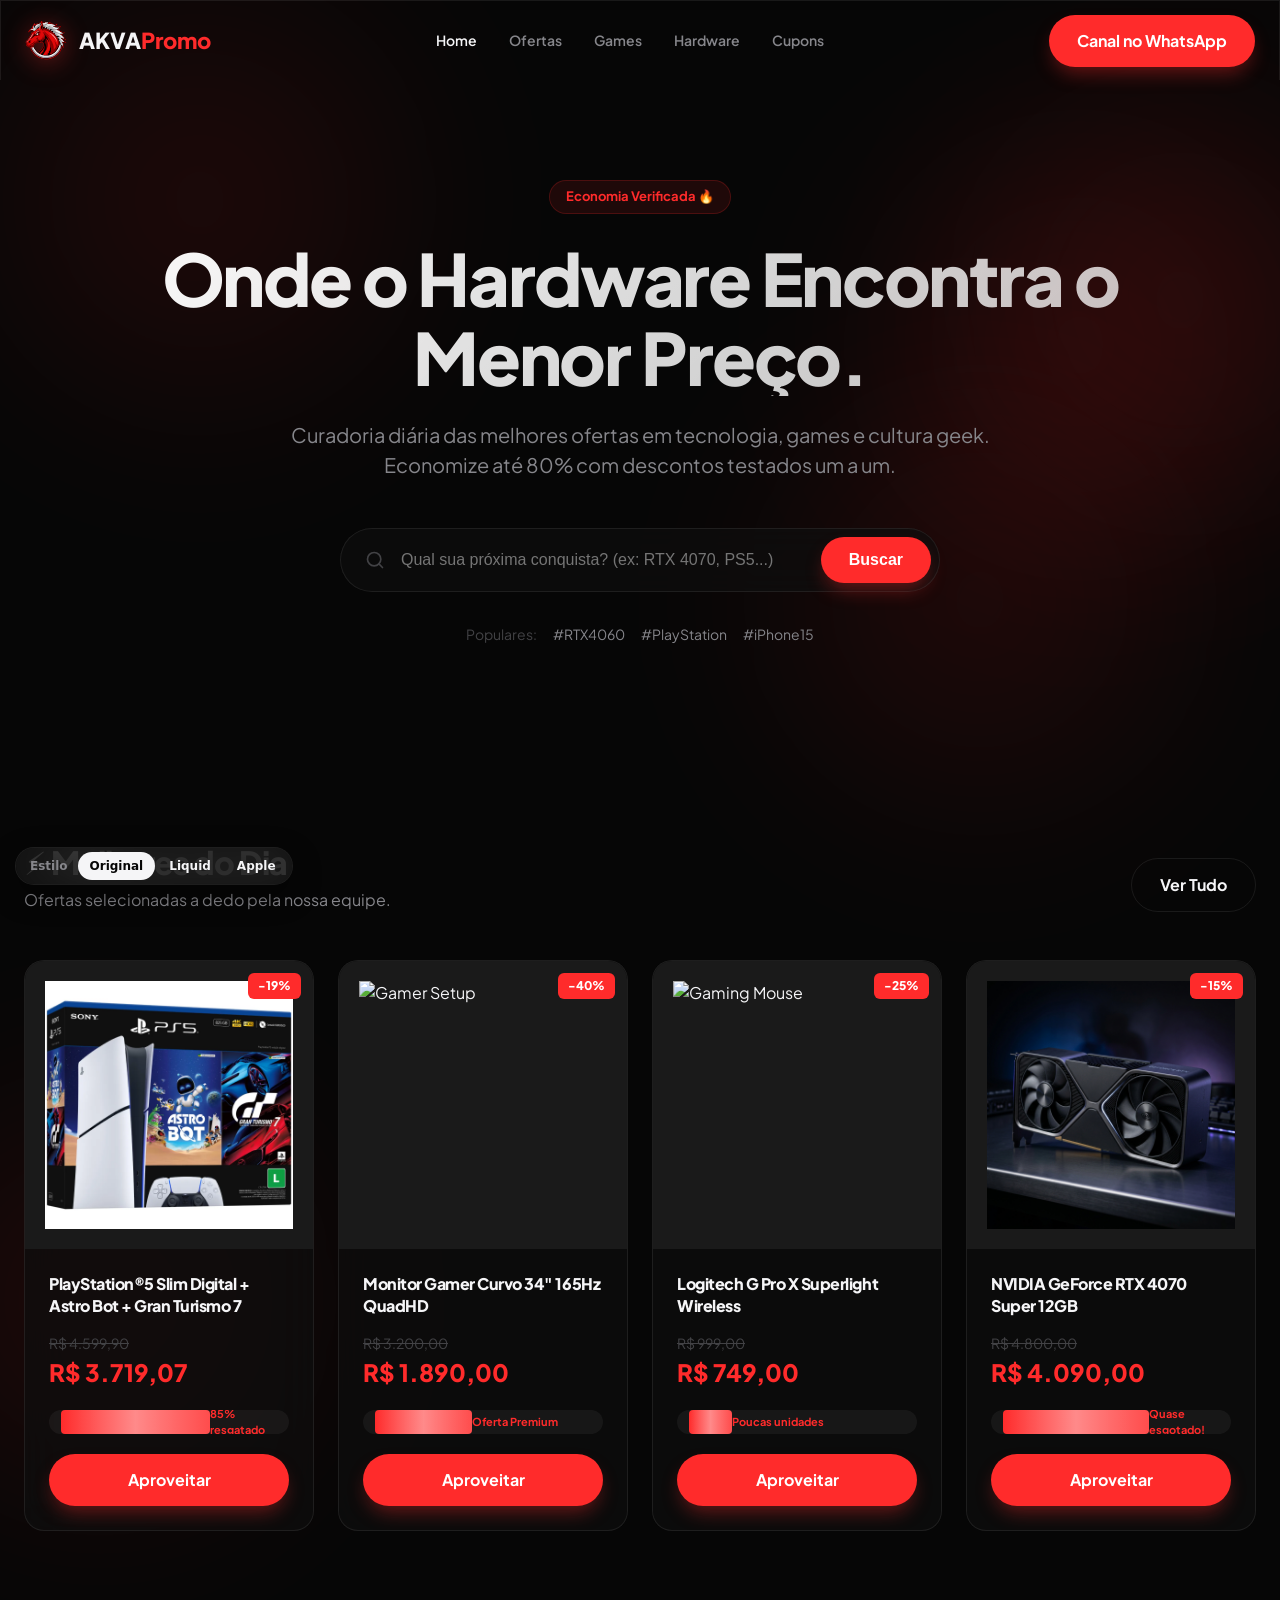
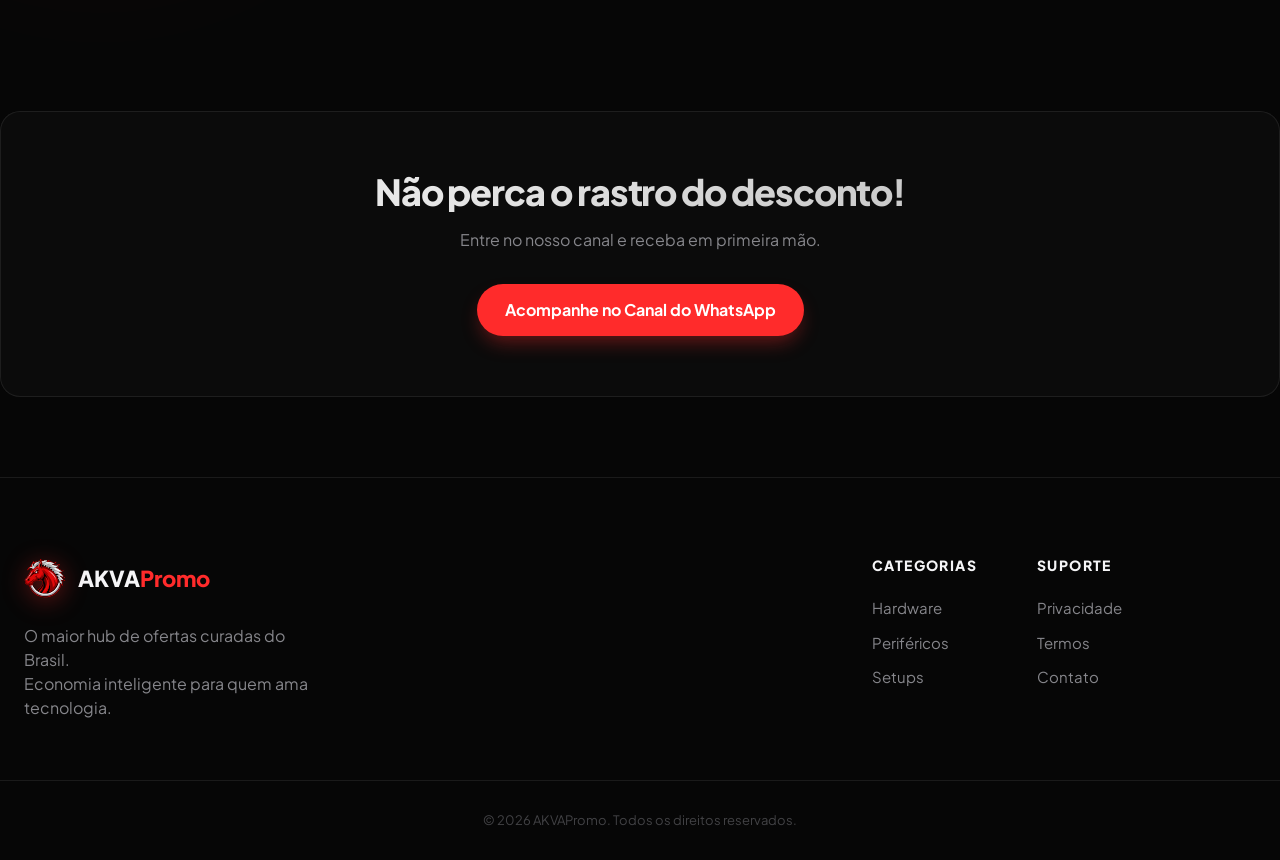
==== commit b26ec448: "Adiciona protótipo de estilo Apple e limpa arquivos não usados Protótipo "Apple" (index-apple.html, " ====
--- a/index.html
+++ b/index.html
@@ -9,6 +9,7 @@
         content="Descontos verificados em Games, Hardware e Smartphones. Economia real todos os dias.">
 
     <link rel="stylesheet" href="assets/style.css">
+    <link rel="stylesheet" href="assets/style-switcher.css">
     <link rel="icon" type="image/svg+xml" href="akva.svg">
     <link rel="alternate icon" type="image/png" href="favicon.png">
 </head>
@@ -16,22 +17,45 @@
 <body>
     <header class="glass fixed-nav">
         <div class="container nav-content">
-            <a href="/" class="logo">
+            <a href="index.html" class="logo">
                 <img src="akva.svg" alt="AKVAPromo" class="logo-img">
                 <span class="logo-text">AKVA<span>Promo</span></span>
             </a>
 
             <nav class="desktop-nav">
                 <a href="#" class="active">Home</a>
-                <a href="#">Ofertas</a>
-                <a href="#">Games</a>
-                <a href="#">Hardware</a>
+                <a href="#deals-grid">Ofertas</a>
+                <a href="#deals-grid">Games</a>
+                <a href="#deals-grid">Hardware</a>
                 <a href="#">Cupons</a>
             </nav>
 
             <div class="nav-actions">
                 <a href="https://whatsapp.com/channel/0029VbCRNttKrWQx7WZS3R0I" target="_blank"
-                    class="btn btn-primary btn-sm">Canal no WhatsApp</a>
+                    class="btn btn-primary btn-sm btn-whatsapp-header">
+                    <span class="btn-text-full">Canal no WhatsApp</span>
+                    <span class="btn-text-short">WhatsApp</span>
+                </a>
+                <button class="mobile-menu-btn" aria-label="Abrir Menu de Navegação" aria-expanded="false">
+                    <span class="hamburger-line"></span>
+                    <span class="hamburger-line"></span>
+                    <span class="hamburger-line"></span>
+                </button>
+            </div>
+        </div>
+
+        <!-- Mobile Drawer Navigation (Touch-First) -->
+        <div class="mobile-drawer" id="mobile-drawer" aria-hidden="true">
+            <nav class="mobile-nav-links">
+                <a href="#" class="mobile-nav-item active">Home</a>
+                <a href="#deals-grid" class="mobile-nav-item">⚡ Melhores Ofertas</a>
+                <a href="#deals-grid" class="mobile-nav-item">🎮 Games & Consoles</a>
+                <a href="#deals-grid" class="mobile-nav-item">💻 Hardware & GPUs</a>
+                <a href="#" class="mobile-nav-item">🏷️ Cupons de Desconto</a>
+            </nav>
+            <div class="mobile-drawer-cta">
+                <a href="https://whatsapp.com/channel/0029VbCRNttKrWQx7WZS3R0I" target="_blank"
+                    class="btn btn-primary w-full">Entrar no Canal do WhatsApp</a>
             </div>
         </div>
     </header>
@@ -211,11 +235,13 @@
     <div class="glow-spot spot-2" style="top: 1000px; left: -200px;"></div>
     <div class="glow-spot spot-3" style="bottom: 0; right: 0;"></div>
 
-    <!-- Floating Switcher to Liquid Glass Edition -->
-    <a href="index-liquid.html" style="position: fixed; bottom: 24px; right: 24px; z-index: 9999; display: inline-flex; align-items: center; gap: 8px; padding: 10px 18px; background: rgba(255, 255, 255, 0.1); backdrop-filter: blur(20px); -webkit-backdrop-filter: blur(20px); border: 1px solid rgba(255, 255, 255, 0.2); border-radius: 9999px; color: #fff; text-decoration: none; font-size: 13px; font-weight: 700; box-shadow: 0 10px 25px rgba(0,0,0,0.5); transition: transform 0.2s;" onmouseover="this.style.transform='translateY(-2px)'" onmouseout="this.style.transform='translateY(0)'">
-        <span style="width: 8px; height: 8px; border-radius: 50%; background: #FF2B2B; box-shadow: 0 0 8px #FF2B2B;"></span>
-        <span>Ver Versão Liquid Glass 💧</span>
-    </a>
+    <!-- Seletor entre as versões do protótipo -->
+    <nav class="style-switcher" aria-label="Versões do protótipo">
+        <span class="style-switcher-label">Estilo</span>
+        <a href="index.html" aria-current="page">Original</a>
+        <a href="index-liquid.html">Liquid</a>
+        <a href="index-apple.html">Apple</a>
+    </nav>
 
     <script src="assets/main.js"></script>
 </body>
--- a/assets/style.css
+++ b/assets/style.css
@@ -535,10 +535,385 @@
     margin-bottom: 32px;
 }
 
-@media (max-width: 768px) {
-    .hero h1 { font-size: 40px; }
-    .hero-desc { font-size: 16px; }
-    .footer-content { grid-template-columns: 1fr; gap: 40px; }
-    .footer-links { flex-direction: column; gap: 30px; }
-    .desktop-nav { display: none; }
-}
+/* ==========================================================================
+   MOBILE & TABLET NAVIGATION & DRAWER
+   Touch-First · 48px Target · Smooth Backdrop Blur
+   ========================================================================== */
+.nav-actions {
+    display: flex;
+    align-items: center;
+    gap: 12px;
+}
+
+.btn-whatsapp-header .btn-text-short {
+    display: none;
+}
+
+.mobile-menu-btn {
+    display: none;
+    flex-direction: column;
+    justify-content: center;
+    align-items: center;
+    gap: 5px;
+    width: 44px;
+    height: 44px;
+    padding: 10px;
+    background: rgba(255, 255, 255, 0.06);
+    border: 1px solid var(--border);
+    border-radius: var(--radius-sm);
+    cursor: pointer;
+    z-index: 1001;
+    -webkit-tap-highlight-color: transparent;
+    transition: background 0.25s var(--transition), border-color 0.25s var(--transition);
+}
+
+.mobile-menu-btn:hover,
+.mobile-menu-btn:active {
+    background: rgba(255, 43, 43, 0.12);
+    border-color: var(--primary);
+}
+
+.hamburger-line {
+    display: block;
+    width: 22px;
+    height: 2px;
+    background-color: var(--text-main);
+    border-radius: 2px;
+    transition: transform 0.3s var(--transition), opacity 0.2s ease, background-color 0.2s ease;
+}
+
+.mobile-menu-btn.active .hamburger-line:nth-child(1) {
+    transform: translateY(7px) rotate(45deg);
+    background-color: var(--primary);
+}
+
+.mobile-menu-btn.active .hamburger-line:nth-child(2) {
+    opacity: 0;
+    transform: scaleX(0);
+}
+
+.mobile-menu-btn.active .hamburger-line:nth-child(3) {
+    transform: translateY(-7px) rotate(-45deg);
+    background-color: var(--primary);
+}
+
+/* Mobile Drawer Overlay */
+.mobile-drawer {
+    display: none;
+    position: fixed;
+    top: 80px;
+    left: 0;
+    width: 100%;
+    height: calc(100vh - 80px);
+    background: rgba(6, 6, 6, 0.95);
+    backdrop-filter: blur(28px);
+    -webkit-backdrop-filter: blur(28px);
+    border-bottom: 1px solid var(--border);
+    z-index: 999;
+    flex-direction: column;
+    justify-content: space-between;
+    padding: 24px 20px max(28px, env(safe-area-inset-bottom, 24px));
+    transform: translateY(-10px);
+    opacity: 0;
+    pointer-events: none;
+    transition: transform 0.35s var(--transition), opacity 0.35s ease;
+    overflow-y: auto;
+}
+
+.mobile-drawer.open {
+    display: flex;
+    transform: translateY(0);
+    opacity: 1;
+    pointer-events: auto;
+}
+
+.mobile-nav-links {
+    display: flex;
+    flex-direction: column;
+    gap: 8px;
+}
+
+.mobile-nav-item {
+    display: flex;
+    align-items: center;
+    padding: 14px 18px;
+    min-height: 48px;
+    font-size: 17px;
+    font-weight: 700;
+    color: var(--text-main);
+    text-decoration: none;
+    border-radius: var(--radius-md);
+    background: rgba(255, 255, 255, 0.03);
+    border: 1px solid rgba(255, 255, 255, 0.05);
+    transition: background 0.2s ease, transform 0.15s ease, color 0.2s ease;
+    -webkit-tap-highlight-color: transparent;
+}
+
+.mobile-nav-item:active {
+    transform: scale(0.98);
+    background: rgba(255, 43, 43, 0.1);
+    color: var(--primary);
+}
+
+.mobile-nav-item.active {
+    background: rgba(255, 43, 43, 0.12);
+    border-color: rgba(255, 43, 43, 0.3);
+    color: var(--primary);
+}
+
+.mobile-drawer-cta {
+    margin-top: 24px;
+    padding-top: 20px;
+    border-top: 1px solid var(--border);
+}
+
+/* ==========================================================================
+   TABLET & MOBILE BREAKPOINTS (Mobile-First Constraints)
+   ========================================================================== */
+
+/* Tablet Landscape & Medium Desktops (≤ 1024px) */
+@media (max-width: 1024px) {
+    .container {
+        padding: 0 20px;
+    }
+    .hero {
+        padding: 140px 0 70px;
+    }
+    .hero h1 {
+        font-size: 54px;
+    }
+    .grid-cols-4 {
+        grid-template-columns: repeat(2, 1fr);
+        gap: 20px;
+    }
+    .footer-content {
+        grid-template-columns: 1fr;
+        gap: 50px;
+    }
+    .footer-brand p {
+        max-width: 100%;
+    }
+}
+
+/* Tablet Portrait & Large Phones (≤ 860px) */
+@media (max-width: 860px) {
+    .desktop-nav {
+        display: none;
+    }
+    .mobile-menu-btn {
+        display: flex;
+    }
+    .fixed-nav {
+        height: 72px;
+    }
+    .mobile-drawer {
+        top: 72px;
+        height: calc(100vh - 72px);
+    }
+    .hero {
+        padding: 120px 0 50px;
+    }
+    .hero h1 {
+        font-size: 42px;
+        line-height: 1.15;
+    }
+    .hero-desc {
+        font-size: 17px;
+        margin-bottom: 36px;
+    }
+    section {
+        padding: 70px 0;
+    }
+    .card-image {
+        aspect-ratio: 1.15;
+        max-height: 240px;
+    }
+    .banner-group {
+        margin: 50px 0;
+        padding: 48px 24px;
+    }
+    .banner-promo h2 {
+        font-size: 28px;
+    }
+}
+
+/* Smartphones & Small Handhelds (≤ 600px) */
+@media (max-width: 600px) {
+    .container {
+        padding: 0 16px;
+    }
+    .fixed-nav {
+        height: 64px;
+    }
+    .mobile-drawer {
+        top: 64px;
+        height: calc(100vh - 64px);
+    }
+    .logo-img {
+        width: 36px;
+        height: 36px;
+    }
+    .logo-text {
+        font-size: 18px;
+    }
+    .btn-whatsapp-header {
+        padding: 8px 14px;
+        font-size: 13px;
+        min-height: 40px;
+    }
+    .btn-whatsapp-header .btn-text-full {
+        display: none;
+    }
+    .btn-whatsapp-header .btn-text-short {
+        display: inline;
+    }
+    .hero {
+        padding: 96px 0 36px;
+    }
+    .badge-premium {
+        font-size: 12px;
+        padding: 5px 14px;
+        margin-bottom: 18px;
+    }
+    .hero h1 {
+        font-size: 32px;
+        letter-spacing: -0.02em;
+    }
+    .hero-desc {
+        font-size: 15px;
+        margin-bottom: 28px;
+        line-height: 1.5;
+    }
+
+    /* Hero Search on Phone: High Touch Usability */
+    .hero-search {
+        max-width: 100%;
+        padding: 6px 6px 6px 14px;
+        margin-bottom: 24px;
+        box-shadow: 0 8px 25px rgba(0, 0, 0, 0.4);
+    }
+    .hero-search input {
+        font-size: 16px; /* Prevents auto-zoom on iOS */
+        min-height: 44px;
+    }
+    .hero-search button {
+        padding: 10px 18px;
+        font-size: 14px;
+        min-height: 44px;
+    }
+    .search-icon {
+        width: 18px;
+        height: 18px;
+        margin-right: 10px;
+    }
+
+    /* Tag Chips in thumb range */
+    .hero-tags {
+        gap: 8px;
+        font-size: 12px;
+    }
+    .hero-tags a {
+        padding: 6px 12px;
+        min-height: 36px;
+        display: inline-flex;
+        align-items: center;
+    }
+
+    /* Single column cards on phones */
+    .grid-cols-4 {
+        grid-template-columns: 1fr;
+        gap: 18px;
+    }
+    .section-header {
+        margin-bottom: 28px;
+        flex-direction: column;
+        align-items: flex-start;
+        gap: 12px;
+    }
+    .section-header h2 {
+        font-size: 26px;
+    }
+    .section-header p {
+        font-size: 14px;
+    }
+    .section-header .btn {
+        width: 100%;
+        min-height: 44px;
+    }
+
+    /* Mobile Product Cards */
+    .card {
+        border-radius: var(--radius-md);
+    }
+    .card-image {
+        aspect-ratio: 1.25;
+        max-height: 200px;
+    }
+    .card-image img {
+        padding: 14px;
+    }
+    .card-body {
+        padding: 18px;
+    }
+    .product-title {
+        font-size: 15px;
+        margin-bottom: 12px;
+        height: auto;
+        min-height: 40px;
+    }
+    .current-price {
+        font-size: 22px;
+    }
+    .btn {
+        min-height: 48px; /* Touch psychology minimum */
+    }
+
+    /* Banner */
+    .banner-group {
+        margin: 36px 0;
+        padding: 36px 16px;
+        border-radius: var(--radius-md);
+    }
+    .banner-promo h2 {
+        font-size: 24px;
+    }
+    .banner-promo p {
+        font-size: 15px;
+        margin-bottom: 24px;
+    }
+
+    /* Footer on Phone */
+    footer {
+        padding: 48px 0 0;
+        margin-top: 40px;
+    }
+    .footer-links {
+        flex-direction: column;
+        gap: 28px;
+    }
+    .link-group h4 {
+        margin-bottom: 14px;
+    }
+    .link-group a {
+        min-height: 38px;
+        display: flex;
+        align-items: center;
+    }
+}
+
+/* Very Small Phones (≤ 360px, e.g. iPhone SE 1st gen, older devices) */
+@media (max-width: 360px) {
+    .hero h1 {
+        font-size: 28px;
+    }
+    .hero-search {
+        padding: 4px 4px 4px 10px;
+    }
+    .hero-search button {
+        padding: 8px 14px;
+        font-size: 13px;
+    }
+    .card-body {
+        padding: 14px;
+    }
+}
--- a/assets/style-switcher.css
+++ b/assets/style-switcher.css
@@ -0,0 +1,61 @@
+/* Seletor flutuante entre as versões do protótipo (não faz parte do site) */
+.style-switcher {
+    position: fixed;
+    bottom: 16px;
+    left: 16px;
+    z-index: 9000;
+    display: flex;
+    align-items: center;
+    gap: 2px;
+    padding: 4px;
+    border-radius: 999px;
+    background: rgba(22, 22, 23, 0.78);
+    -webkit-backdrop-filter: saturate(180%) blur(20px);
+    backdrop-filter: saturate(180%) blur(20px);
+    box-shadow: 0 0 0 1px rgba(255, 255, 255, 0.1), 0 10px 30px rgba(0, 0, 0, 0.45);
+    font: 600 12px/1 -apple-system, BlinkMacSystemFont, "Segoe UI", system-ui, sans-serif;
+    letter-spacing: 0;
+}
+
+.style-switcher-label {
+    padding: 0 8px 0 10px;
+    color: #86868B;
+}
+
+.style-switcher a {
+    padding: 8px 12px;
+    border-radius: 999px;
+    color: #F5F5F7;
+    text-decoration: none;
+    transition: background-color 160ms ease, transform 160ms cubic-bezier(0.23, 1, 0.32, 1);
+}
+
+.style-switcher a:hover {
+    background: rgba(255, 255, 255, 0.1);
+}
+
+.style-switcher a:active {
+    transform: scale(0.96);
+}
+
+.style-switcher a[aria-current="page"] {
+    background: #F5F5F7;
+    color: #060606;
+}
+
+.style-switcher a:focus-visible {
+    outline: 2px solid #F5F5F7;
+    outline-offset: 2px;
+}
+
+@media (max-width: 600px) {
+    .style-switcher {
+        bottom: 12px;
+        left: 50%;
+        transform: translateX(-50%);
+    }
+
+    .style-switcher-label {
+        display: none;
+    }
+}
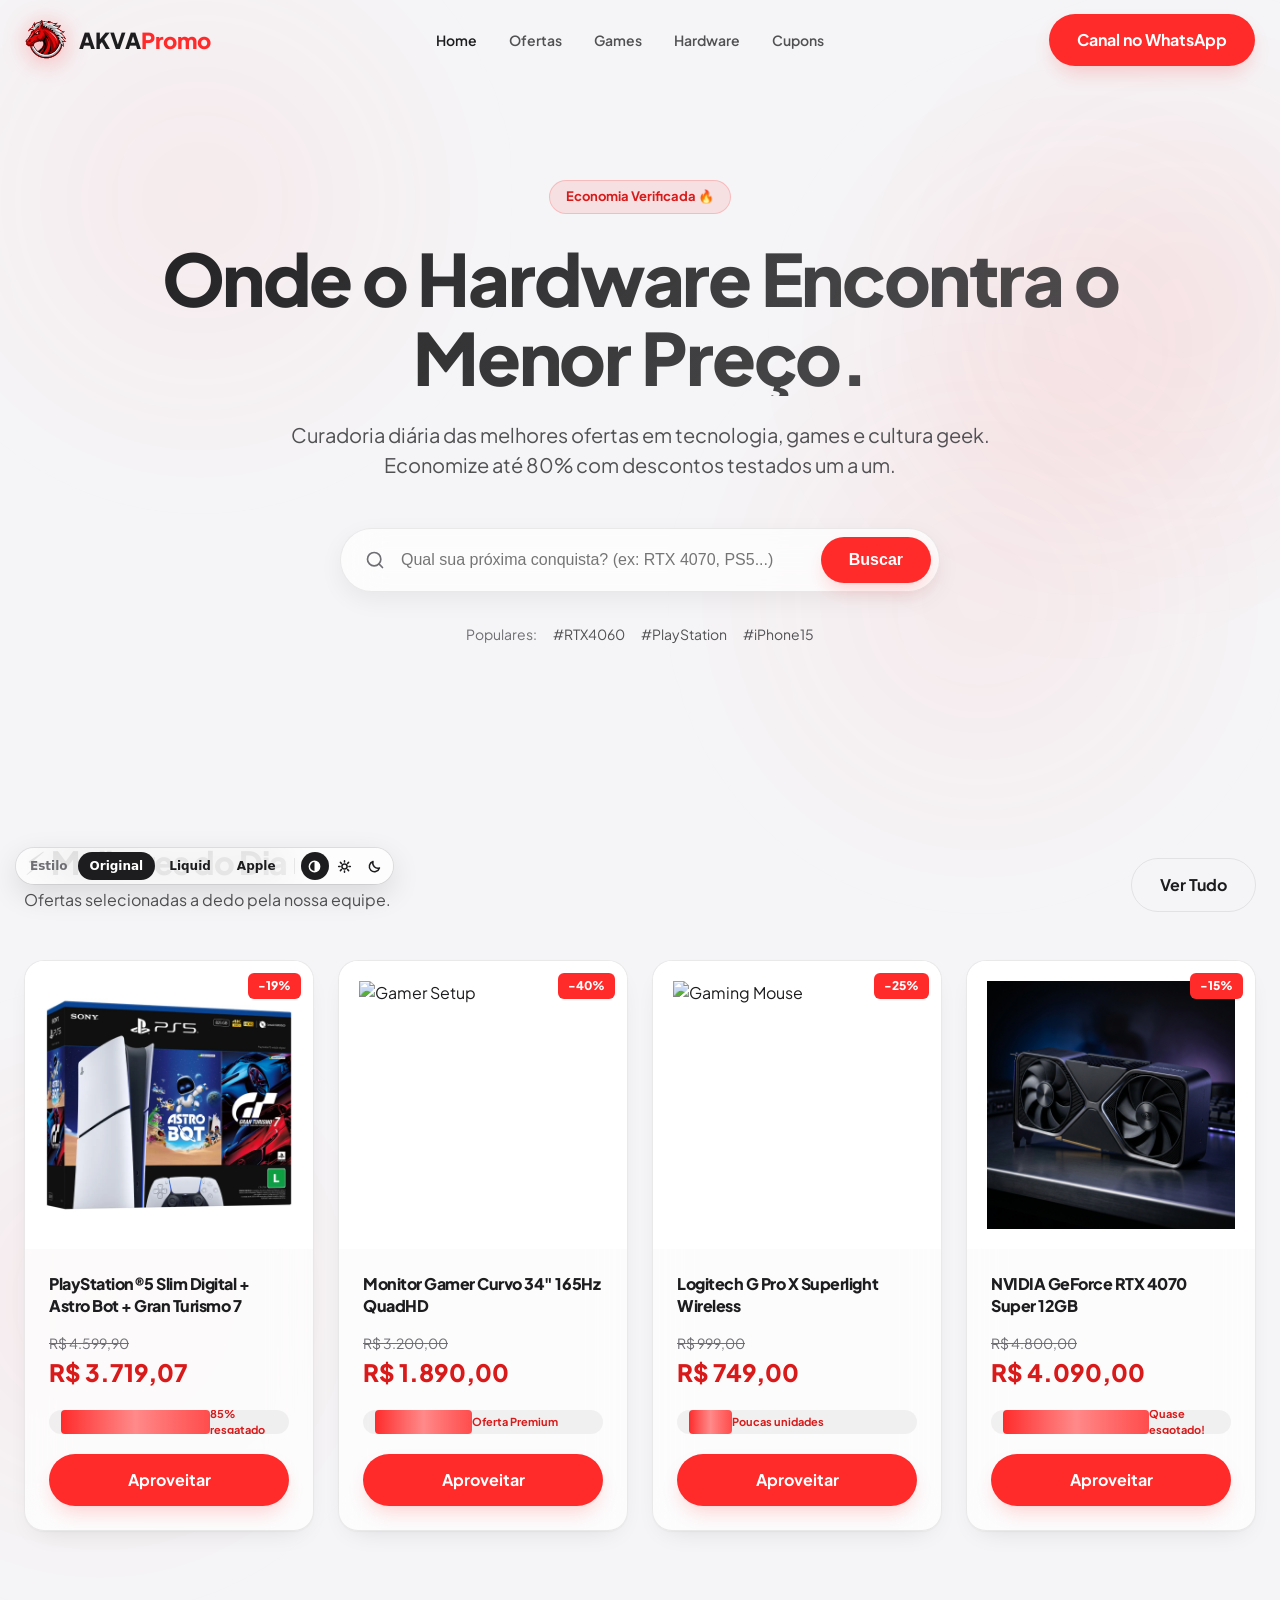
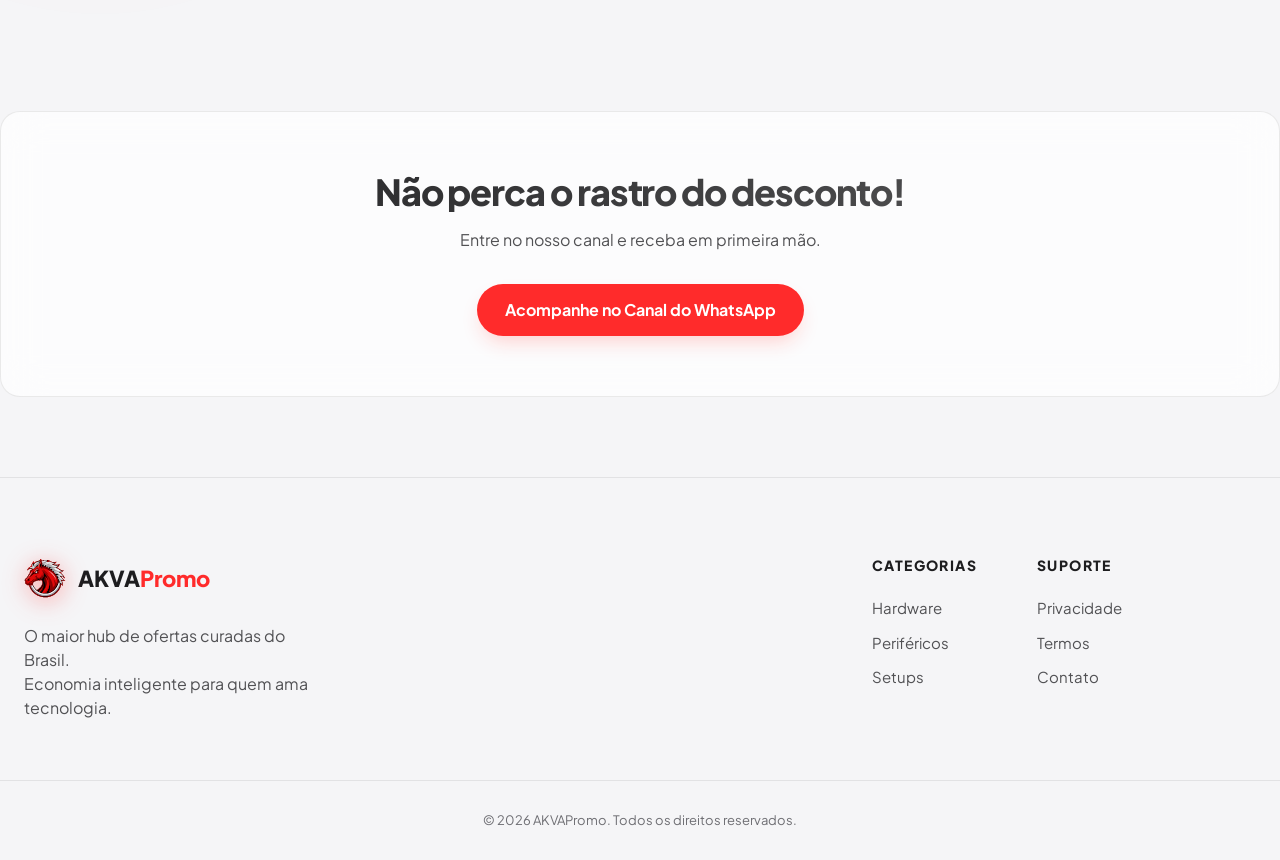
==== commit 156238b1: "Adiciona tema claro às três versões e deixa o vidro Liquid mais transparente - Tema segue o sistema " ====
--- a/index.html
+++ b/index.html
@@ -8,8 +8,12 @@
     <meta name="description"
         content="Descontos verificados em Games, Hardware e Smartphones. Economia real todos os dias.">
 
-    <link rel="stylesheet" href="assets/style.css">
-    <link rel="stylesheet" href="assets/style-switcher.css">
+    <meta name="color-scheme" content="light dark">
+    <meta name="theme-color" content="#060606" data-dark="#060606" data-light="#f5f5f7">
+    <script src="assets/theme.js"></script>
+
+    <link rel="stylesheet" href="assets/style.css?v=2">
+    <link rel="stylesheet" href="assets/style-switcher.css?v=2">
     <link rel="icon" type="image/svg+xml" href="akva.svg">
     <link rel="alternate icon" type="image/png" href="favicon.png">
 </head>
@@ -241,9 +245,21 @@
         <a href="index.html" aria-current="page">Original</a>
         <a href="index-liquid.html">Liquid</a>
         <a href="index-apple.html">Apple</a>
+        <span class="style-switcher-divider" aria-hidden="true"></span>
+        <div class="style-switcher-themes" role="group" aria-label="Tema">
+            <button type="button" data-theme-option="auto" aria-pressed="false" aria-label="Tema automático, segue o sistema" title="Automático (segue o sistema)">
+                <svg viewBox="0 0 16 16" aria-hidden="true"><circle cx="8" cy="8" r="5.5" /><path d="M8 2.5a5.5 5.5 0 0 1 0 11z" fill="currentColor" stroke="none" /></svg>
+            </button>
+            <button type="button" data-theme-option="light" aria-pressed="false" aria-label="Tema claro" title="Claro">
+                <svg viewBox="0 0 16 16" aria-hidden="true"><circle cx="8" cy="8" r="2.75" /><path d="M8 1.75v1.5M8 12.75v1.5M1.75 8h1.5M12.75 8h1.5M3.6 3.6l1.05 1.05M11.35 11.35l1.05 1.05M3.6 12.4l1.05-1.05M11.35 4.65l1.05-1.05" /></svg>
+            </button>
+            <button type="button" data-theme-option="dark" aria-pressed="false" aria-label="Tema escuro" title="Escuro">
+                <svg viewBox="0 0 16 16" aria-hidden="true"><path d="M13.25 9.6A5.5 5.5 0 0 1 6.4 2.75a5.5 5.5 0 1 0 6.85 6.85z" /></svg>
+            </button>
+        </div>
     </nav>
 
-    <script src="assets/main.js"></script>
+    <script src="assets/main.js?v=2"></script>
 </body>
 
 </html>
--- a/assets/style.css
+++ b/assets/style.css
@@ -917,3 +917,114 @@
         padding: 14px;
     }
 }
+
+/* ==========================================================================
+   Temas
+   O <html> recebe data-theme="light" ou "dark" (assets/theme.js): segue o
+   sistema de quem visita ou a escolha feita no seletor do protótipo.
+   ========================================================================== */
+:root {
+    color-scheme: dark;
+    --primary-ink: var(--primary);
+    --nav-scrolled-bg: rgba(6, 6, 6, 0.8);
+    --nav-scrolled-border: rgba(255, 255, 255, 0.05);
+}
+
+/* Cabeçalho: transparente no topo, material ao rolar */
+.fixed-nav.glass {
+    background: transparent;
+    -webkit-backdrop-filter: none;
+    backdrop-filter: none;
+    border-color: transparent;
+    transition: background-color 0.3s ease, border-color 0.3s ease;
+}
+
+.fixed-nav.glass.is-scrolled {
+    background: var(--nav-scrolled-bg);
+    -webkit-backdrop-filter: blur(20px);
+    backdrop-filter: blur(20px);
+    border-bottom-color: var(--nav-scrolled-border);
+}
+
+:root[data-theme="light"] {
+    color-scheme: light;
+    --bg-main: #F5F5F7;
+    --bg-card: #FFFFFF;
+    --bg-card-hover: #FFFFFF;
+    --primary-glow: rgba(255, 43, 43, 0.22);
+    /* Vermelho de texto um pouco mais escuro: #FF2B2B sobre claro não passa no contraste AA */
+    --primary-ink: #D91A1A;
+    --text-main: #1D1D1F;
+    --text-muted: #515154;
+    --text-dim: #6E6E73;
+    --border: rgba(0, 0, 0, 0.08);
+    --border-hover: rgba(0, 0, 0, 0.16);
+    --glass: rgba(255, 255, 255, 0.72);
+    --shadow-soft: 0 10px 30px -10px rgba(0, 0, 0, 0.12);
+    --nav-scrolled-bg: rgba(245, 245, 247, 0.8);
+    --nav-scrolled-border: rgba(0, 0, 0, 0.06);
+}
+
+:root[data-theme="light"]::-webkit-scrollbar-track,
+:root[data-theme="light"] ::-webkit-scrollbar-track {
+    background: var(--bg-main);
+}
+
+:root[data-theme="light"]::-webkit-scrollbar-thumb,
+:root[data-theme="light"] ::-webkit-scrollbar-thumb {
+    background: rgba(0, 0, 0, 0.15);
+    border-color: var(--bg-main);
+}
+
+:root[data-theme="light"]::-webkit-scrollbar-thumb:hover,
+:root[data-theme="light"] ::-webkit-scrollbar-thumb:hover {
+    background: rgba(0, 0, 0, 0.25);
+}
+
+:root[data-theme="light"] .text-gradient {
+    background-image: linear-gradient(135deg, #1D1D1F 0%, rgba(29, 29, 31, 0.72) 100%);
+}
+
+:root[data-theme="light"] :is(.badge-premium, .current-price, .bar-text, .hero-tags a:hover, .link-group a:hover) {
+    color: var(--primary-ink);
+}
+
+:root[data-theme="light"] .card {
+    box-shadow: 0 1px 2px rgba(0, 0, 0, 0.04), 0 10px 28px -14px rgba(0, 0, 0, 0.14);
+}
+
+:root[data-theme="light"] .card:hover {
+    box-shadow: 0 20px 40px rgba(255, 43, 43, 0.14);
+}
+
+:root[data-theme="light"] .card-image {
+    background: #FFFFFF;
+}
+
+:root[data-theme="light"] .scarcity-bar {
+    background: rgba(0, 0, 0, 0.05);
+}
+
+:root[data-theme="light"] .hero-search {
+    box-shadow: 0 8px 25px rgba(0, 0, 0, 0.06);
+}
+
+:root[data-theme="light"] .mobile-menu-btn {
+    background: rgba(0, 0, 0, 0.04);
+}
+
+:root[data-theme="light"] .mobile-drawer {
+    background: rgba(245, 245, 247, 0.97);
+}
+
+:root[data-theme="light"] .mobile-nav-item {
+    background: rgba(0, 0, 0, 0.03);
+    border-color: rgba(0, 0, 0, 0.06);
+}
+
+:root[data-theme="light"] .mobile-nav-item:active,
+:root[data-theme="light"] .mobile-nav-item.active {
+    background: rgba(255, 43, 43, 0.08);
+    border-color: rgba(255, 43, 43, 0.3);
+    color: var(--primary-ink);
+}
--- a/assets/style-switcher.css
+++ b/assets/style-switcher.css
@@ -1,5 +1,13 @@
-/* Seletor flutuante entre as versões do protótipo (não faz parte do site) */
+/* Seletor flutuante de estilo e tema do protótipo (não faz parte do site) */
 .style-switcher {
+    --sw-bg: rgba(22, 22, 23, 0.78);
+    --sw-text: #F5F5F7;
+    --sw-muted: #86868B;
+    --sw-hover: rgba(255, 255, 255, 0.1);
+    --sw-current-bg: #F5F5F7;
+    --sw-current-text: #060606;
+    --sw-edge: rgba(255, 255, 255, 0.1);
+    --sw-shadow: rgba(0, 0, 0, 0.45);
     position: fixed;
     bottom: 16px;
     left: 16px;
@@ -9,43 +17,94 @@
     gap: 2px;
     padding: 4px;
     border-radius: 999px;
-    background: rgba(22, 22, 23, 0.78);
+    background: var(--sw-bg);
     -webkit-backdrop-filter: saturate(180%) blur(20px);
     backdrop-filter: saturate(180%) blur(20px);
-    box-shadow: 0 0 0 1px rgba(255, 255, 255, 0.1), 0 10px 30px rgba(0, 0, 0, 0.45);
+    box-shadow: 0 0 0 1px var(--sw-edge), 0 10px 30px var(--sw-shadow);
+    color: var(--sw-text);
     font: 600 12px/1 -apple-system, BlinkMacSystemFont, "Segoe UI", system-ui, sans-serif;
     letter-spacing: 0;
 }
 
+:root[data-theme="light"] .style-switcher {
+    --sw-bg: rgba(255, 255, 255, 0.78);
+    --sw-text: #1D1D1F;
+    --sw-muted: #6E6E73;
+    --sw-hover: rgba(0, 0, 0, 0.06);
+    --sw-current-bg: #1D1D1F;
+    --sw-current-text: #FFFFFF;
+    --sw-edge: rgba(0, 0, 0, 0.08);
+    --sw-shadow: rgba(0, 0, 0, 0.12);
+}
+
 .style-switcher-label {
     padding: 0 8px 0 10px;
-    color: #86868B;
+    color: var(--sw-muted);
 }
 
-.style-switcher a {
-    padding: 8px 12px;
+.style-switcher a,
+.style-switcher button {
+    display: grid;
+    place-items: center;
+    min-height: 28px;
+    padding: 0 12px;
+    border: 0;
     border-radius: 999px;
-    color: #F5F5F7;
+    background: none;
+    color: inherit;
+    font: inherit;
     text-decoration: none;
+    cursor: pointer;
     transition: background-color 160ms ease, transform 160ms cubic-bezier(0.23, 1, 0.32, 1);
 }
 
-.style-switcher a:hover {
-    background: rgba(255, 255, 255, 0.1);
+.style-switcher button {
+    width: 28px;
+    padding: 0;
 }
 
-.style-switcher a:active {
-    transform: scale(0.96);
+.style-switcher svg {
+    width: 15px;
+    height: 15px;
+    fill: none;
+    stroke: currentColor;
+    stroke-width: 1.6;
+    stroke-linecap: round;
+    stroke-linejoin: round;
 }
 
-.style-switcher a[aria-current="page"] {
-    background: #F5F5F7;
-    color: #060606;
+.style-switcher a:hover,
+.style-switcher button:hover {
+    background: var(--sw-hover);
 }
 
-.style-switcher a:focus-visible {
-    outline: 2px solid #F5F5F7;
+.style-switcher a:active,
+.style-switcher button:active {
+    transform: scale(0.94);
+}
+
+.style-switcher a[aria-current="page"],
+.style-switcher button[aria-pressed="true"] {
+    background: var(--sw-current-bg);
+    color: var(--sw-current-text);
+}
+
+.style-switcher a:focus-visible,
+.style-switcher button:focus-visible {
+    outline: 2px solid var(--sw-text);
     outline-offset: 2px;
+}
+
+.style-switcher-divider {
+    width: 1px;
+    height: 16px;
+    margin: 0 4px;
+    background: var(--sw-edge);
+}
+
+.style-switcher-themes {
+    display: flex;
+    gap: 2px;
 }
 
 @media (max-width: 600px) {
@@ -58,4 +117,8 @@
     .style-switcher-label {
         display: none;
     }
+
+    .style-switcher a {
+        padding: 0 10px;
+    }
 }
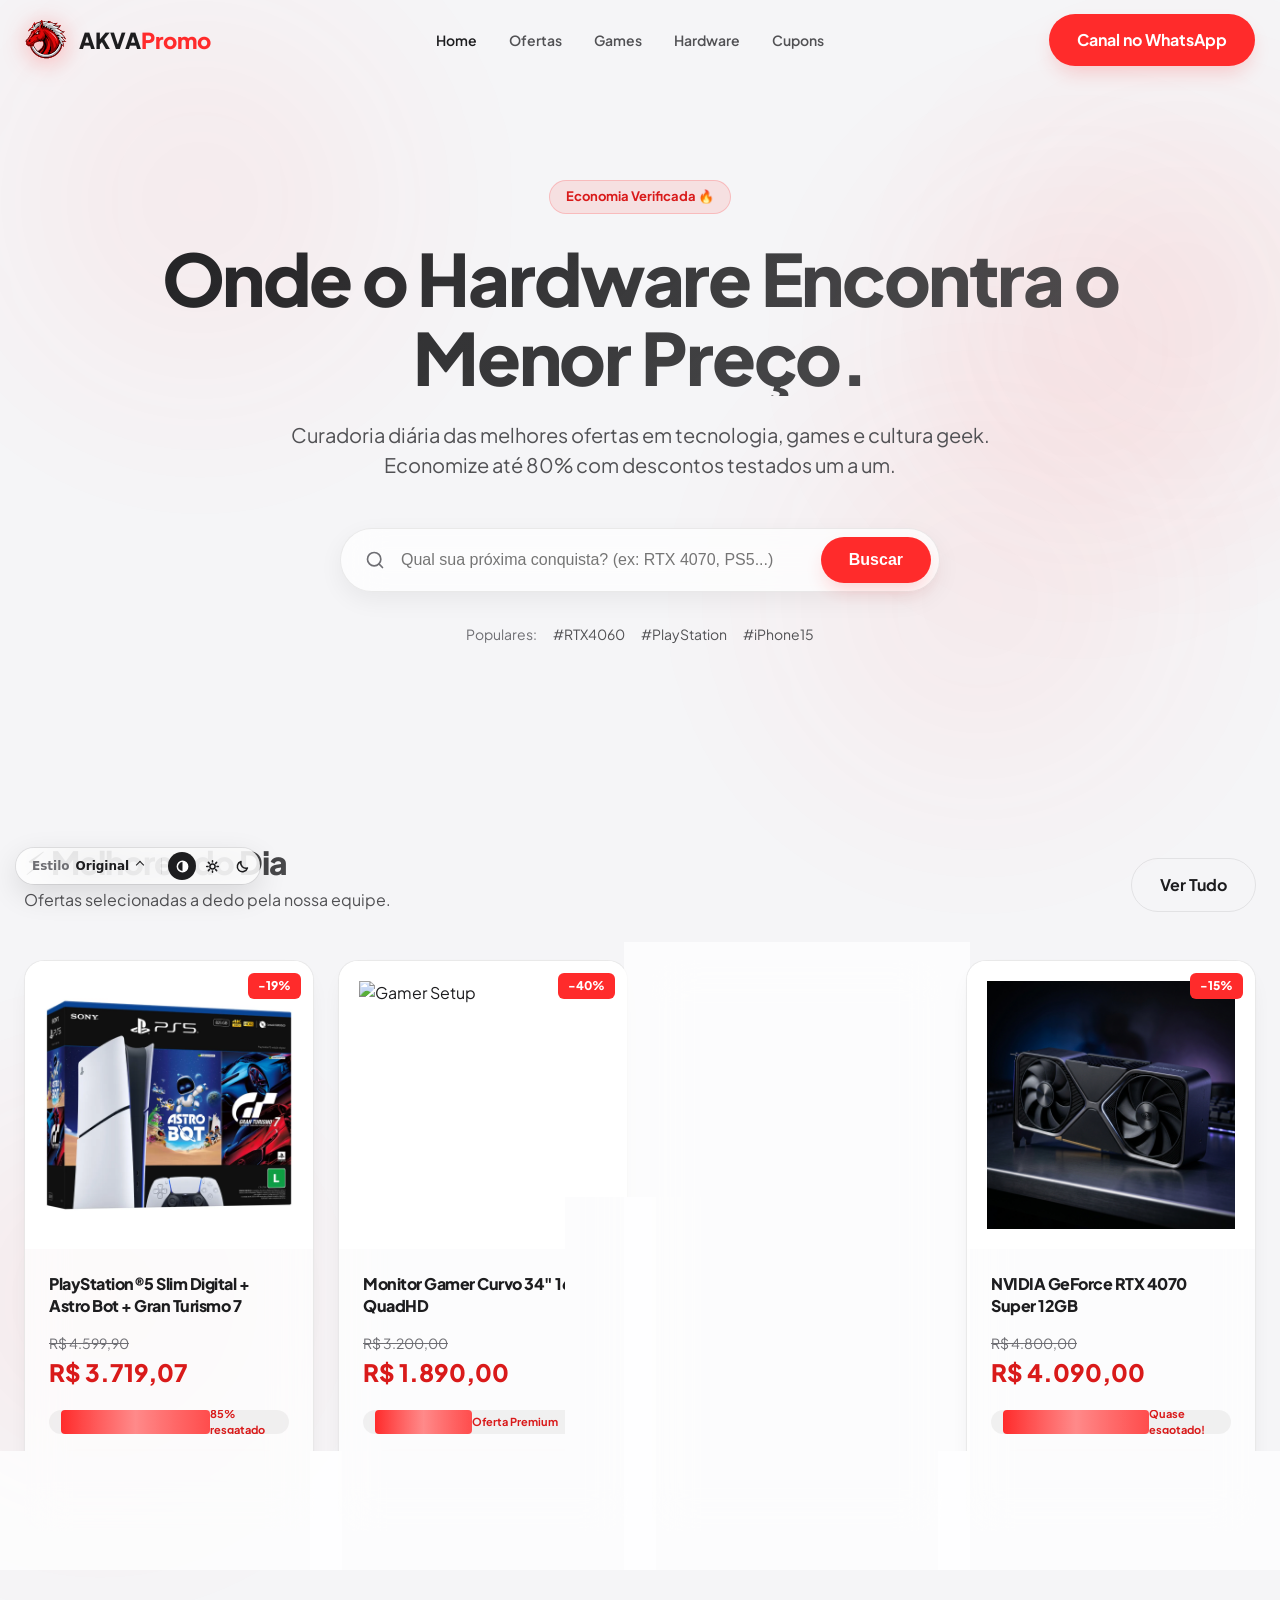
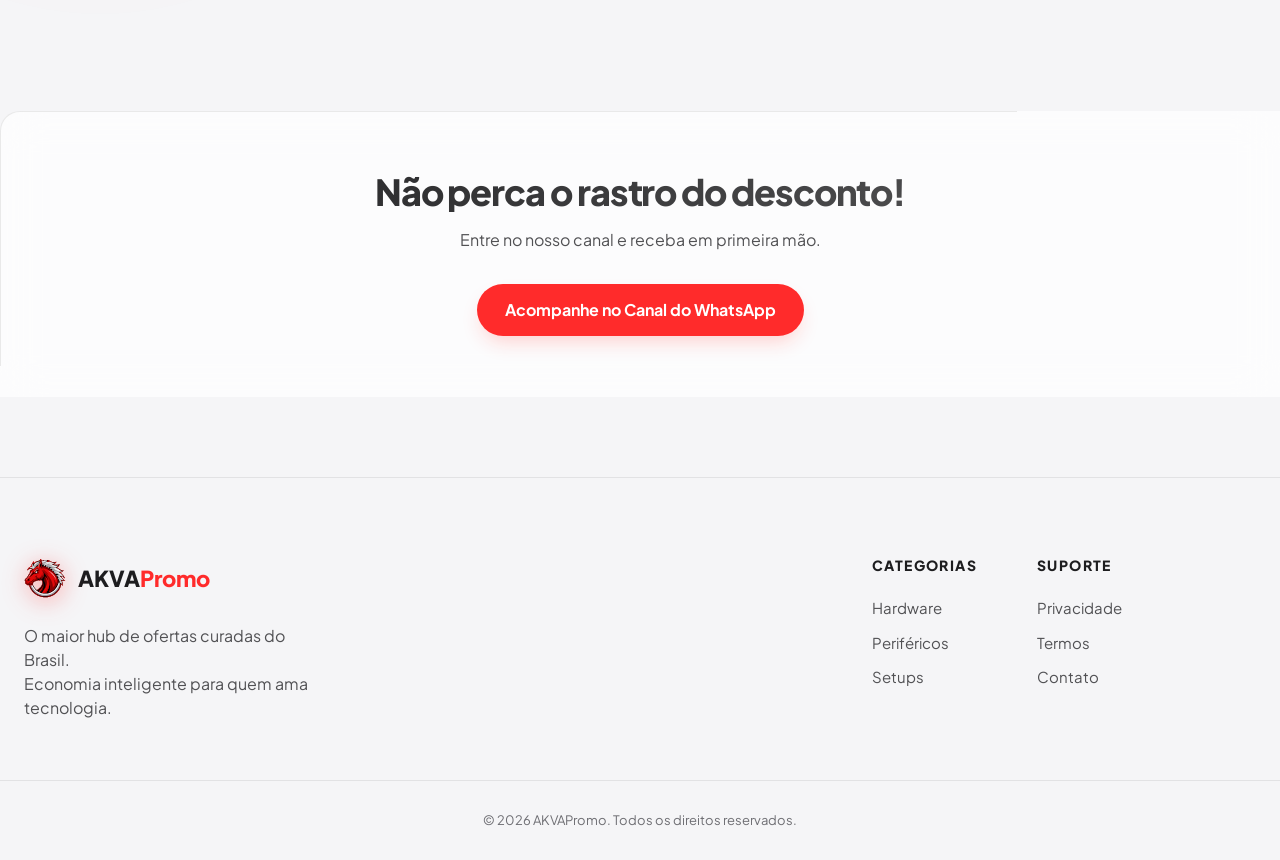
==== commit 1eaa4743: "estilos" ====
--- a/index.html
+++ b/index.html
@@ -10,10 +10,10 @@
 
     <meta name="color-scheme" content="light dark">
     <meta name="theme-color" content="#060606" data-dark="#060606" data-light="#f5f5f7">
-    <script src="assets/theme.js"></script>
+    <script src="assets/theme.js?v=3"></script>
 
     <link rel="stylesheet" href="assets/style.css?v=2">
-    <link rel="stylesheet" href="assets/style-switcher.css?v=2">
+    <link rel="stylesheet" href="assets/style-switcher.css?v=4">
     <link rel="icon" type="image/svg+xml" href="akva.svg">
     <link rel="alternate icon" type="image/png" href="favicon.png">
 </head>
@@ -241,10 +241,20 @@
 
     <!-- Seletor entre as versões do protótipo -->
     <nav class="style-switcher" aria-label="Versões do protótipo">
-        <span class="style-switcher-label">Estilo</span>
-        <a href="index.html" aria-current="page">Original</a>
-        <a href="index-liquid.html">Liquid</a>
-        <a href="index-apple.html">Apple</a>
+        <details class="style-switcher-menu">
+            <summary><span class="style-switcher-label">Estilo</span> <b>Original</b></summary>
+            <div class="style-switcher-list">
+                <a href="index.html" aria-current="page">Original</a>
+                <a href="index-liquid.html">Liquid</a>
+                <a href="index-apple.html">Apple</a>
+                <a href="index-encarte.html">Encarte</a>
+                <a href="index-terminal.html">Terminal</a>
+                <a href="index-blackfriday.html">Black Friday</a>
+                <a href="index-conversa.html">Conversa</a>
+                <a href="index-hud.html">HUD gamer</a>
+                <a href="index-brutalista.html">Brutalista</a>
+            </div>
+        </details>
         <span class="style-switcher-divider" aria-hidden="true"></span>
         <div class="style-switcher-themes" role="group" aria-label="Tema">
             <button type="button" data-theme-option="auto" aria-pressed="false" aria-label="Tema automático, segue o sistema" title="Automático (segue o sistema)">
--- a/assets/style-switcher.css
+++ b/assets/style-switcher.css
@@ -1,6 +1,6 @@
 /* Seletor flutuante de estilo e tema do protótipo (não faz parte do site) */
 .style-switcher {
-    --sw-bg: rgba(22, 22, 23, 0.78);
+    --sw-bg: rgba(22, 22, 23, 0.82);
     --sw-text: #F5F5F7;
     --sw-muted: #86868B;
     --sw-hover: rgba(255, 255, 255, 0.1);
@@ -24,10 +24,11 @@
     color: var(--sw-text);
     font: 600 12px/1 -apple-system, BlinkMacSystemFont, "Segoe UI", system-ui, sans-serif;
     letter-spacing: 0;
+    text-transform: none;
 }
 
 :root[data-theme="light"] .style-switcher {
-    --sw-bg: rgba(255, 255, 255, 0.78);
+    --sw-bg: rgba(255, 255, 255, 0.82);
     --sw-text: #1D1D1F;
     --sw-muted: #6E6E73;
     --sw-hover: rgba(0, 0, 0, 0.06);
@@ -37,30 +38,107 @@
     --sw-shadow: rgba(0, 0, 0, 0.12);
 }
 
+.style-switcher-menu {
+    position: relative;
+}
+
+.style-switcher summary {
+    display: flex;
+    align-items: center;
+    gap: 6px;
+    min-height: 28px;
+    padding: 0 12px;
+    border-radius: 999px;
+    cursor: pointer;
+    list-style: none;
+    user-select: none;
+    transition: background-color 160ms ease;
+}
+
+.style-switcher summary::-webkit-details-marker {
+    display: none;
+}
+
+/* Seta do menu */
+.style-switcher summary::after {
+    content: "";
+    width: 5px;
+    height: 5px;
+    margin: -2px 0 0 2px;
+    border: solid currentColor;
+    border-width: 0 1.5px 1.5px 0;
+    transform: rotate(-135deg);
+    transition: transform 160ms ease;
+}
+
+.style-switcher-menu[open] summary::after {
+    margin-top: 2px;
+    transform: rotate(45deg);
+}
+
 .style-switcher-label {
-    padding: 0 8px 0 10px;
     color: var(--sw-muted);
 }
 
-.style-switcher a,
+.style-switcher-list {
+    position: absolute;
+    bottom: calc(100% + 10px);
+    left: -4px;
+    display: grid;
+    gap: 2px;
+    min-width: 168px;
+    padding: 4px;
+    border-radius: 14px;
+    background: var(--sw-bg);
+    -webkit-backdrop-filter: saturate(180%) blur(20px);
+    backdrop-filter: saturate(180%) blur(20px);
+    box-shadow: 0 0 0 1px var(--sw-edge), 0 10px 30px var(--sw-shadow);
+    transform-origin: 16px 100%;
+}
+
+/* Abre a partir do botão, de baixo para cima */
+@media (prefers-reduced-motion: no-preference) {
+    .style-switcher-menu[open] .style-switcher-list {
+        animation: switcher-in 180ms cubic-bezier(0.23, 1, 0.32, 1);
+    }
+
+    @keyframes switcher-in {
+        from {
+            opacity: 0;
+            transform: translateY(4px) scale(0.96);
+        }
+    }
+}
+
+.style-switcher-list a {
+    padding: 9px 12px;
+    border-radius: 10px;
+    color: inherit;
+    text-decoration: none;
+}
+
+.style-switcher-list a[aria-current="page"] {
+    background: var(--sw-current-bg);
+    color: var(--sw-current-text);
+}
+
+.style-switcher-themes {
+    display: flex;
+    gap: 2px;
+}
+
 .style-switcher button {
     display: grid;
     place-items: center;
-    min-height: 28px;
-    padding: 0 12px;
+    width: 28px;
+    height: 28px;
+    padding: 0;
     border: 0;
     border-radius: 999px;
     background: none;
     color: inherit;
-    font: inherit;
-    text-decoration: none;
     cursor: pointer;
     transition: background-color 160ms ease, transform 160ms cubic-bezier(0.23, 1, 0.32, 1);
-}
-
-.style-switcher button {
-    width: 28px;
-    padding: 0;
 }
 
 .style-switcher svg {
@@ -73,22 +151,23 @@
     stroke-linejoin: round;
 }
 
-.style-switcher a:hover,
+.style-switcher summary:hover,
+.style-switcher-list a:hover:not([aria-current="page"]),
 .style-switcher button:hover {
     background: var(--sw-hover);
 }
 
-.style-switcher a:active,
-.style-switcher button:active {
+.style-switcher button:active,
+.style-switcher summary:active {
     transform: scale(0.94);
 }
 
-.style-switcher a[aria-current="page"],
 .style-switcher button[aria-pressed="true"] {
     background: var(--sw-current-bg);
     color: var(--sw-current-text);
 }
 
+.style-switcher summary:focus-visible,
 .style-switcher a:focus-visible,
 .style-switcher button:focus-visible {
     outline: 2px solid var(--sw-text);
@@ -102,23 +181,9 @@
     background: var(--sw-edge);
 }
 
-.style-switcher-themes {
-    display: flex;
-    gap: 2px;
-}
-
 @media (max-width: 600px) {
     .style-switcher {
         bottom: 12px;
-        left: 50%;
-        transform: translateX(-50%);
-    }
-
-    .style-switcher-label {
-        display: none;
-    }
-
-    .style-switcher a {
-        padding: 0 10px;
+        left: 12px;
     }
 }
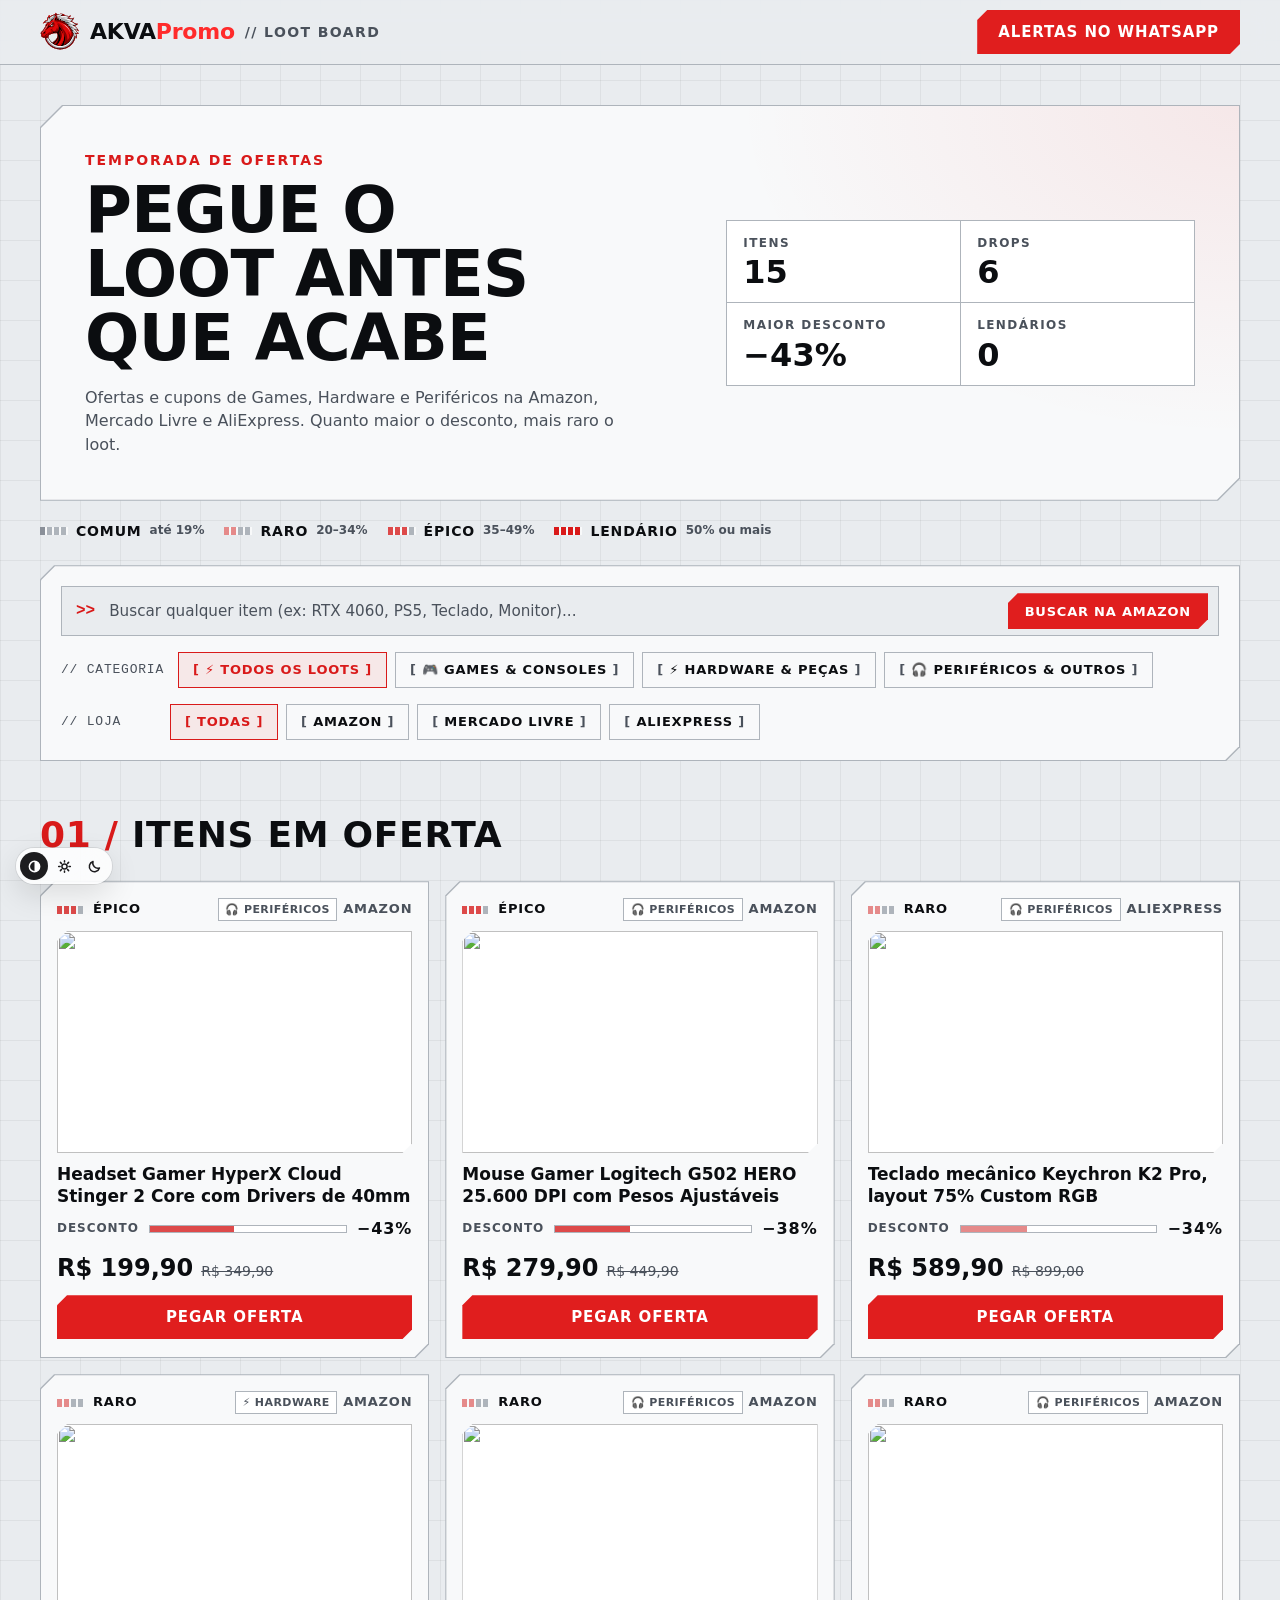
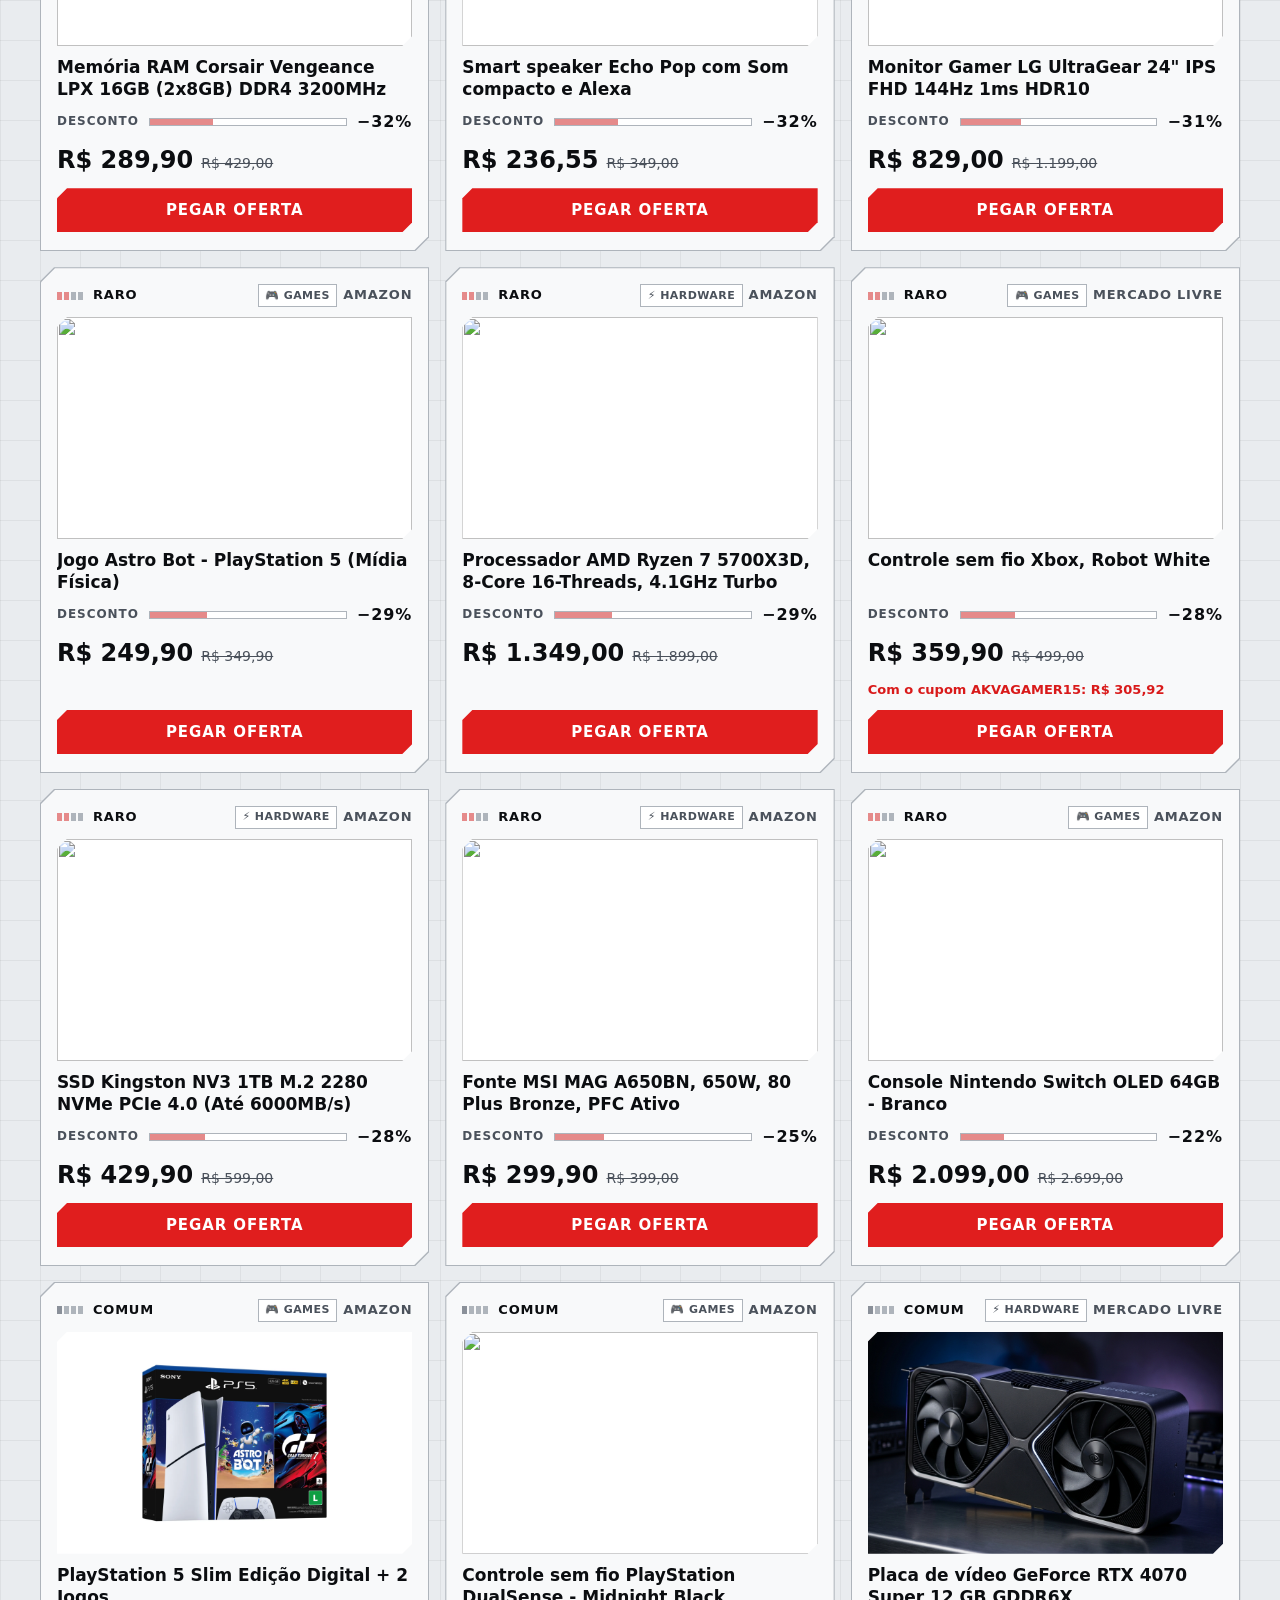
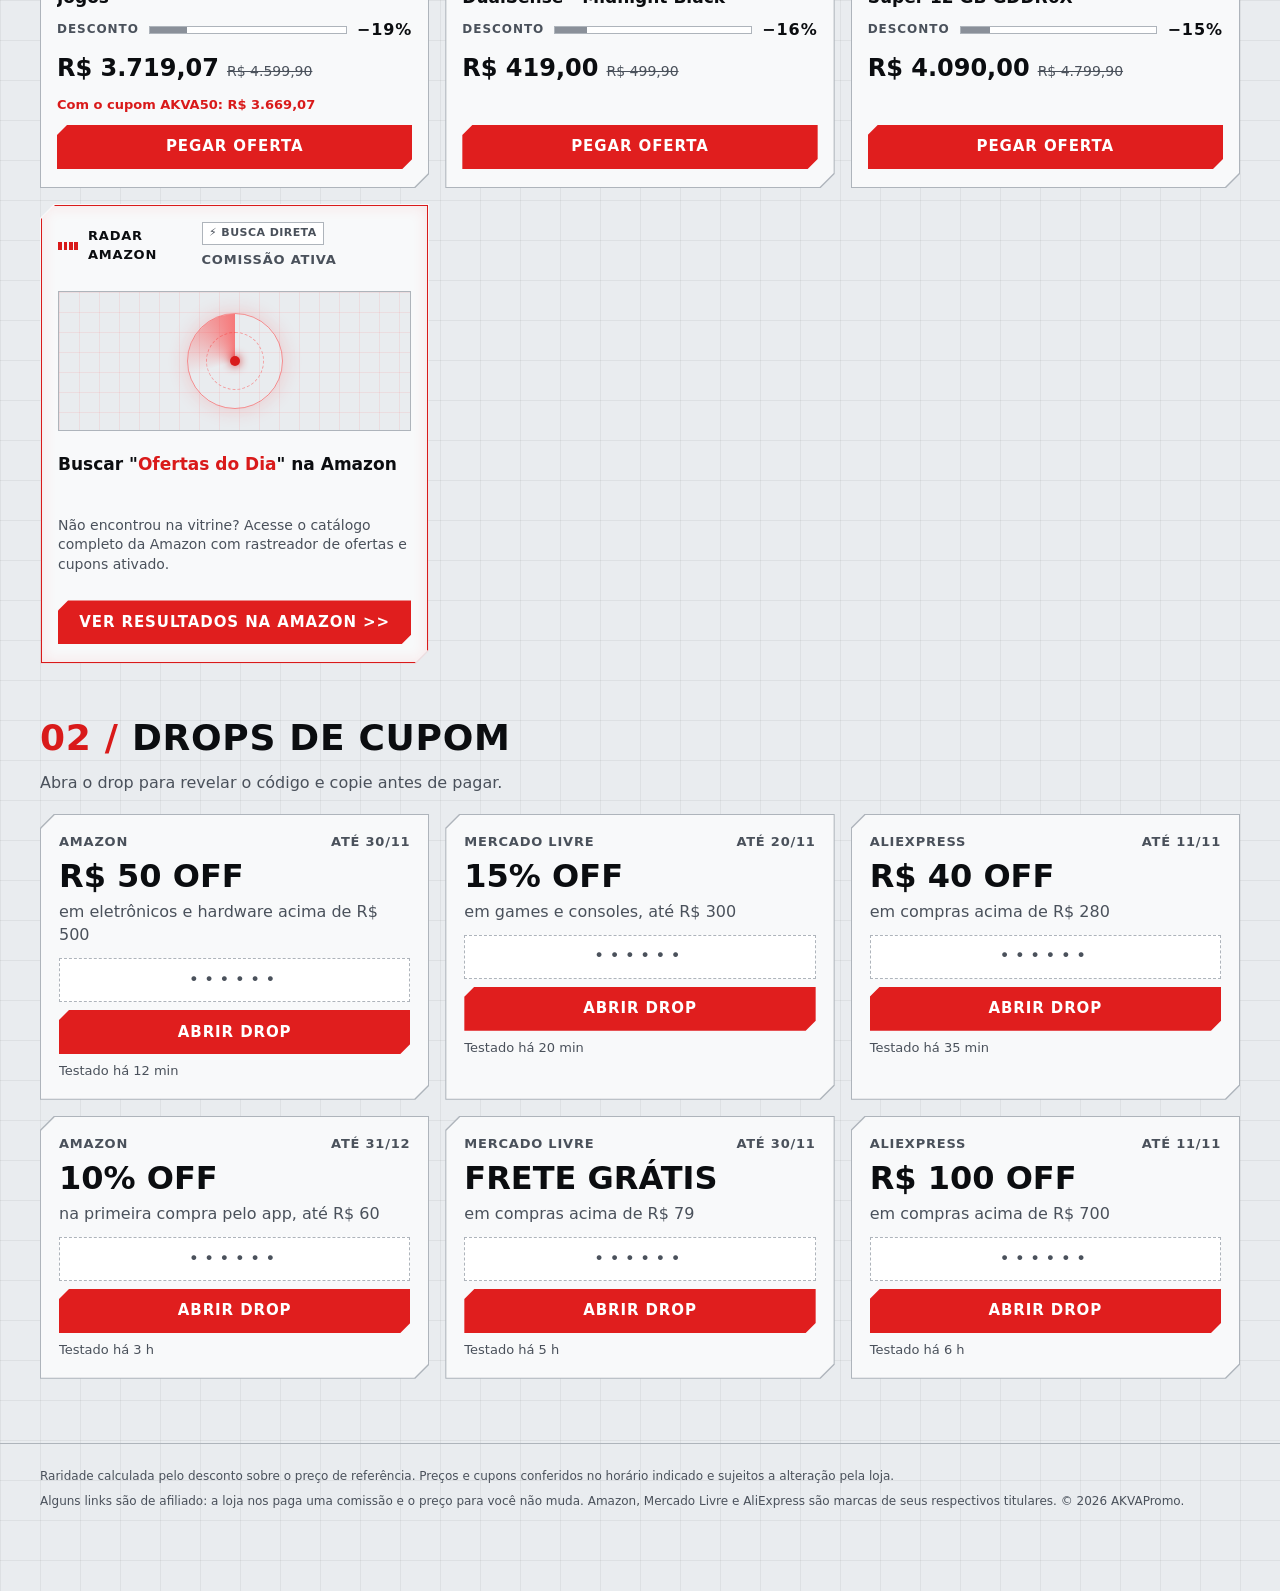
==== commit 6ac396ae: "1.0" ====
--- a/index.html
+++ b/index.html
@@ -3,259 +3,103 @@
 
 <head>
     <meta charset="UTF-8">
-    <meta name="viewport" content="width=device-width, initial-scale=1.0">
-    <title>AKVAPromo - As Melhores Ofertas de Tecnologia</title>
+    <meta name="viewport" content="width=device-width, initial-scale=1, viewport-fit=cover">
+    <title>AKVAPromo · Loot board</title>
     <meta name="description"
-        content="Descontos verificados em Games, Hardware e Smartphones. Economia real todos os dias.">
-
+        content="Ofertas e cupons da Amazon, do Mercado Livre e do AliExpress num painel de jogo: raridade por desconto e cupons como drops.">
     <meta name="color-scheme" content="light dark">
-    <meta name="theme-color" content="#060606" data-dark="#060606" data-light="#f5f5f7">
+    <meta name="theme-color" content="#07080a" data-dark="#07080a" data-light="#e9ecef">
     <script src="assets/theme.js?v=3"></script>
 
-    <link rel="stylesheet" href="assets/style.css?v=2">
-    <link rel="stylesheet" href="assets/style-switcher.css?v=4">
     <link rel="icon" type="image/svg+xml" href="akva.svg">
     <link rel="alternate icon" type="image/png" href="favicon.png">
+
+    <link rel="preconnect" href="https://fonts.googleapis.com">
+    <link rel="preconnect" href="https://fonts.gstatic.com" crossorigin>
+    <link rel="stylesheet" href="https://fonts.googleapis.com/css2?family=Chakra+Petch:wght@400;600;700&display=swap">
+
+    <link rel="stylesheet" href="assets/hud.css?v=1">
+    <link rel="stylesheet" href="assets/style-switcher.css?v=4">
 </head>
 
 <body>
-    <header class="glass fixed-nav">
-        <div class="container nav-content">
-            <a href="index.html" class="logo">
-                <img src="akva.svg" alt="AKVAPromo" class="logo-img">
-                <span class="logo-text">AKVA<span>Promo</span></span>
+    <a class="skip-link" href="#itens">Pular para as ofertas</a>
+
+    <header class="hud-top">
+        <div class="wrap hud-top-inner">
+            <a class="brand" href="index.html" aria-label="AKVAPromo, início">
+                <img src="akva.svg" alt="" width="40" height="40">
+                <span class="wordmark">AKVA<span>Promo</span></span>
+                <span class="brand-mode" aria-hidden="true">// Loot board</span>
             </a>
+            <a class="btn btn--red" href="https://whatsapp.com/channel/0029VbCRNttKrWQx7WZS3R0I" target="_blank"
+                rel="noopener"><span class="only-wide">Alertas no WhatsApp</span><span class="only-narrow">WhatsApp</span></a>
+        </div>
+    </header>
 
-            <nav class="desktop-nav">
-                <a href="#" class="active">Home</a>
-                <a href="#deals-grid">Ofertas</a>
-                <a href="#deals-grid">Games</a>
-                <a href="#deals-grid">Hardware</a>
-                <a href="#">Cupons</a>
-            </nav>
+    <main class="wrap">
+        <section class="hero frame" aria-labelledby="hero-title">
+            <div class="frame-inner hero-inner">
+                <div>
+                    <p class="eyebrow">Temporada de ofertas</p>
+                    <h1 class="hero-title" id="hero-title">Pegue o loot antes que acabe</h1>
+                    <p class="hero-sub">Ofertas e cupons de Games, Hardware e Periféricos na Amazon, Mercado Livre e AliExpress. Quanto maior o desconto, mais raro o loot.</p>
+                </div>
+                <dl class="stats" id="stats"></dl>
+            </div>
+        </section>
 
-            <div class="nav-actions">
-                <a href="https://whatsapp.com/channel/0029VbCRNttKrWQx7WZS3R0I" target="_blank"
-                    class="btn btn-primary btn-sm btn-whatsapp-header">
-                    <span class="btn-text-full">Canal no WhatsApp</span>
-                    <span class="btn-text-short">WhatsApp</span>
-                </a>
-                <button class="mobile-menu-btn" aria-label="Abrir Menu de Navegação" aria-expanded="false">
-                    <span class="hamburger-line"></span>
-                    <span class="hamburger-line"></span>
-                    <span class="hamburger-line"></span>
-                </button>
+        <div class="legend" aria-label="Raridade por desconto">
+            <span class="rarity" data-tier="1">Comum <small>até 19%</small></span>
+            <span class="rarity" data-tier="2">Raro <small>20–34%</small></span>
+            <span class="rarity" data-tier="3">Épico <small>35–49%</small></span>
+            <span class="rarity" data-tier="4">Lendário <small>50% ou mais</small></span>
+        </div>
+
+        <div class="hud-filter-panel frame">
+            <div class="frame-inner hud-filter-inner">
+                <form class="hud-search-bar" id="hud-search-form" action="https://www.amazon.com.br/s" method="GET" target="_blank" rel="sponsored noopener">
+                    <input type="hidden" name="tag" value="abacatefrito7-20">
+                    <span class="hud-search-icon" aria-hidden="true">&gt;&gt;</span>
+                    <input type="search" name="k" id="hud-search" class="hud-search-input" placeholder="Buscar qualquer item (ex: RTX 4060, PS5, Teclado, Monitor)..." autocomplete="off" aria-label="Buscar ofertas e cupons">
+                    <button type="submit" class="btn btn--red hud-search-btn" id="hud-search-btn">
+                        <span class="only-wide">Buscar na Amazon</span>
+                        <span class="only-narrow">Amazon</span>
+                    </button>
+                </form>
+                <div class="hud-filter-row">
+                    <span class="hud-filter-title">// Categoria</span>
+                    <nav class="tabs" id="category-tabs" aria-label="Filtrar por categoria"></nav>
+                </div>
+                <div class="hud-filter-row">
+                    <span class="hud-filter-title">// Loja</span>
+                    <nav class="tabs" id="tabs" aria-label="Filtrar por loja"></nav>
+                </div>
             </div>
         </div>
 
-        <!-- Mobile Drawer Navigation (Touch-First) -->
-        <div class="mobile-drawer" id="mobile-drawer" aria-hidden="true">
-            <nav class="mobile-nav-links">
-                <a href="#" class="mobile-nav-item active">Home</a>
-                <a href="#deals-grid" class="mobile-nav-item">⚡ Melhores Ofertas</a>
-                <a href="#deals-grid" class="mobile-nav-item">🎮 Games & Consoles</a>
-                <a href="#deals-grid" class="mobile-nav-item">💻 Hardware & GPUs</a>
-                <a href="#" class="mobile-nav-item">🏷️ Cupons de Desconto</a>
-            </nav>
-            <div class="mobile-drawer-cta">
-                <a href="https://whatsapp.com/channel/0029VbCRNttKrWQx7WZS3R0I" target="_blank"
-                    class="btn btn-primary w-full">Entrar no Canal do WhatsApp</a>
-            </div>
-        </div>
-    </header>
-
-    <main>
-        <section class="hero">
-            <div class="glow-spot" style="top: -100px; left: -100px;"></div>
-            <div class="glow-spot" style="bottom: 100px; right: -100px;"></div>
-
-            <div class="container hero-content animate-fade-up">
-                <div class="badge-premium">Economia Verificada 🔥</div>
-                <h1 class="text-gradient">Onde o Hardware Encontra o <br><span class="text-primary">Menor Preço.</span>
-                </h1>
-                <p class="hero-desc">Curadoria diária das melhores ofertas em tecnologia, games e cultura geek.
-                    <br>Economize até 80% com descontos testados um a um.
-                </p>
-
-                <div class="hero-search glass">
-                    <svg class="search-icon" xmlns="http://www.w3.org/2000/svg" width="24" height="24"
-                        viewBox="0 0 24 24" fill="none" stroke="currentColor" stroke-width="2" stroke-linecap="round"
-                        stroke-linejoin="round">
-                        <circle cx="11" cy="11" r="8"></circle>
-                        <path d="m21 21-4.3-4.3"></path>
-                    </svg>
-                    <input type="text" placeholder="Qual sua próxima conquista? (ex: RTX 4070, PS5...)">
-                    <button class="btn btn-primary">Buscar</button>
-                </div>
-
-                <div class="hero-tags">
-                    <span>Populares:</span>
-                    <a href="#">#RTX4060</a>
-                    <a href="#">#PlayStation</a>
-                    <a href="#">#iPhone15</a>
-                </div>
-            </div>
+        <section class="section" id="itens" aria-labelledby="items-title">
+            <h2 class="section-title" id="items-title"><span aria-hidden="true">01 /</span> Itens em oferta</h2>
+            <ul class="items" id="items"></ul>
         </section>
 
-        <section class="top-deals">
-            <div class="container">
-                <div class="section-header">
-                    <div>
-                        <h2 class="text-gradient">⚡ Melhores do Dia</h2>
-                        <p>Ofertas selecionadas a dedo pela nossa equipe.</p>
-                    </div>
-                    <a href="#" class="btn btn-outline">Ver Tudo</a>
-                </div>
-
-                <div class="grid grid-cols-4" id="deals-grid">
-                    <!-- Product Card 1 -->
-                    <article class="card glass animate-fade-up" style="animation-delay: 0.1s;">
-                        <div class="card-image">
-                            <img src="./assets/img/play_5_astrobot_ft0fs28ce5.webp" alt="PS5 Slim">
-                            <span class="discount-badge">-19%</span>
-                        </div>
-                        <div class="card-body">
-                            <h3 class="product-title">PlayStation®5 Slim Digital + Astro Bot + Gran Turismo 7</h3>
-                            <div class="price-box">
-                                <span class="old-price">R$ 4.599,90</span>
-                                <span class="current-price">R$ 3.719,07</span>
-                            </div>
-                            <div class="scarcity-bar">
-                                <div class="bar-fill" style="width: 85%;"></div>
-                                <span class="bar-text">85% resgatado</span>
-                            </div>
-                            <a href="https://amzn.to/4vyqn2X" target="_blank"
-                                class="btn btn-primary w-full">Aproveitar</a>
-                        </div>
-                    </article>
-
-                    <!-- Add more placeholder cards to show the design -->
-                    <article class="card glass animate-fade-up" style="animation-delay: 0.2s;">
-                        <div class="card-image">
-                            <img src="https://images.unsplash.com/photo-1612287230202-1ff1d85d1bdf" alt="Gamer Setup">
-                            <span class="discount-badge">-40%</span>
-                        </div>
-                        <div class="card-body">
-                            <h3 class="product-title">Monitor Gamer Curvo 34" 165Hz QuadHD</h3>
-                            <div class="price-box">
-                                <span class="old-price">R$ 3.200,00</span>
-                                <span class="current-price">R$ 1.890,00</span>
-                            </div>
-                            <div class="scarcity-bar">
-                                <div class="bar-fill" style="width: 45%;"></div>
-                                <span class="bar-text">Oferta Premium</span>
-                            </div>
-                            <a href="#" class="btn btn-primary w-full">Aproveitar</a>
-                        </div>
-                    </article>
-
-                    <article class="card glass animate-fade-up" style="animation-delay: 0.3s;">
-                        <div class="card-image">
-                            <img src="https://images.unsplash.com/photo-1542751371-adc38448a05e" alt="Gaming Mouse">
-                            <span class="discount-badge">-25%</span>
-                        </div>
-                        <div class="card-body">
-                            <h3 class="product-title">Logitech G Pro X Superlight Wireless</h3>
-                            <div class="price-box">
-                                <span class="old-price">R$ 999,00</span>
-                                <span class="current-price">R$ 749,00</span>
-                            </div>
-                            <div class="scarcity-bar">
-                                <div class="bar-fill" style="width: 20%;"></div>
-                                <span class="bar-text">Poucas unidades</span>
-                            </div>
-                            <a href="#" class="btn btn-primary w-full">Aproveitar</a>
-                        </div>
-                    </article>
-
-                    <article class="card glass animate-fade-up" style="animation-delay: 0.4s;">
-                        <div class="card-image">
-                            <img src="./assets/img/rtx4070.png" alt="RTX 4070 Super">
-                            <span class="discount-badge">-15%</span>
-                        </div>
-                        <div class="card-body">
-                            <h3 class="product-title">NVIDIA GeForce RTX 4070 Super 12GB</h3>
-                            <div class="price-box">
-                                <span class="old-price">R$ 4.800,00</span>
-                                <span class="current-price">R$ 4.090,00</span>
-                            </div>
-                            <div class="scarcity-bar">
-                                <div class="bar-fill" style="width: 90%;"></div>
-                                <span class="bar-text">Quase esgotado!</span>
-                            </div>
-                            <a href="#" class="btn btn-primary w-full">Aproveitar</a>
-                        </div>
-                    </article>
-                </div>
-            </div>
-        </section>
-
-        <section class="banner-group glass">
-            <div class="container container-alt">
-                <div class="banner-promo">
-                    <h2 class="text-gradient">Não perca o rastro do desconto!</h2>
-                    <p>Entre no nosso canal e receba em primeira mão.</p>
-                    <a href="https://whatsapp.com/channel/0029VbCRNttKrWQx7WZS3R0I" target="_blank"
-                        class="btn btn-primary">Acompanhe no Canal do WhatsApp</a>
-                </div>
-            </div>
+        <section class="section" id="drops" aria-labelledby="drops-title">
+            <h2 class="section-title" id="drops-title"><span aria-hidden="true">02 /</span> Drops de cupom</h2>
+            <p class="section-sub">Abra o drop para revelar o código e copie antes de pagar.</p>
+            <ul class="drops" id="drop-list"></ul>
         </section>
     </main>
 
-    <footer>
-        <div class="container footer-content">
-            <div class="footer-brand">
-                <div class="logo">
-                    <img src="akva.svg" alt="AKVAPromo" class="logo-img">
-                    <span class="logo-text">AKVA<span>Promo</span></span>
-                </div>
-                <p>O maior hub de ofertas curadas do Brasil. <br>Economia inteligente para quem ama tecnologia.</p>
-            </div>
-
-            <div class="footer-links">
-                <div class="link-group">
-                    <h4>Categorias</h4>
-                    <a href="#">Hardware</a>
-                    <a href="#">Periféricos</a>
-                    <a href="#">Setups</a>
-                </div>
-                <div class="link-group">
-                    <h4>Suporte</h4>
-                    <a href="#">Privacidade</a>
-                    <a href="#">Termos</a>
-                    <a href="#">Contato</a>
-                </div>
-            </div>
-        </div>
-        <div class="footer-bottom">
-            <div class="container">
-                <p>&copy; 2026 AKVAPromo. Todos os direitos reservados.</p>
-            </div>
-        </div>
+    <footer class="wrap footer">
+        <p>Raridade calculada pelo desconto sobre o preço de referência. Preços e cupons conferidos no horário
+            indicado e sujeitos a alteração pela loja.</p>
+        <p>Alguns links são de afiliado: a loja nos paga uma comissão e o preço para você não muda. Amazon, Mercado
+            Livre e AliExpress são marcas de seus respectivos titulares. &copy; 2026 AKVAPromo.</p>
     </footer>
 
-    <!-- Decorative Elements -->
-    <div class="glow-spot spot-1" style="top: 0; right: -200px;"></div>
-    <div class="glow-spot spot-2" style="top: 1000px; left: -200px;"></div>
-    <div class="glow-spot spot-3" style="bottom: 0; right: 0;"></div>
+    <p class="sr-only" id="announcer" aria-live="polite"></p>
 
-    <!-- Seletor entre as versões do protótipo -->
-    <nav class="style-switcher" aria-label="Versões do protótipo">
-        <details class="style-switcher-menu">
-            <summary><span class="style-switcher-label">Estilo</span> <b>Original</b></summary>
-            <div class="style-switcher-list">
-                <a href="index.html" aria-current="page">Original</a>
-                <a href="index-liquid.html">Liquid</a>
-                <a href="index-apple.html">Apple</a>
-                <a href="index-encarte.html">Encarte</a>
-                <a href="index-terminal.html">Terminal</a>
-                <a href="index-blackfriday.html">Black Friday</a>
-                <a href="index-conversa.html">Conversa</a>
-                <a href="index-hud.html">HUD gamer</a>
-                <a href="index-brutalista.html">Brutalista</a>
-            </div>
-        </details>
-        <span class="style-switcher-divider" aria-hidden="true"></span>
+    <nav class="style-switcher" aria-label="Seletor de tema">
         <div class="style-switcher-themes" role="group" aria-label="Tema">
             <button type="button" data-theme-option="auto" aria-pressed="false" aria-label="Tema automático, segue o sistema" title="Automático (segue o sistema)">
                 <svg viewBox="0 0 16 16" aria-hidden="true"><circle cx="8" cy="8" r="5.5" /><path d="M8 2.5a5.5 5.5 0 0 1 0 11z" fill="currentColor" stroke="none" /></svg>
@@ -269,7 +113,9 @@
         </div>
     </nav>
 
-    <script src="assets/main.js?v=2"></script>
+    <script src="assets/akva-data.js"></script>
+    <script src="assets/proto-kit.js?v=1"></script>
+    <script src="assets/hud.js?v=1"></script>
 </body>
 
-</html>+</html>
--- a/assets/hud.css
+++ b/assets/hud.css
@@ -0,0 +1,996 @@
+/* ==========================================================================
+   AKVAPromo · protótipo "HUD gamer"
+   Puxa pelo logo do cavalo, que tem cara de time de esports: painéis com
+   cantos cortados, raridade de "loot" pelo tamanho do desconto (rótulo +
+   barra, nunca só a cor) e cupons como drops que se abrem.
+   ========================================================================== */
+
+:root {
+    color-scheme: dark;
+
+    --bg: #07080A;
+    --panel: #0E1013;
+    --panel-2: #15181D;
+    --frame: #2A2F36;
+    --grid: rgba(255, 255, 255, 0.035);
+    --scan: rgba(255, 255, 255, 0.022);
+    --text: #E8EAED;
+    --text-2: #9AA1AB;
+    --red: #FF2B2B;
+    --red-strong: #E01E1E;
+    --red-hover: #C91616;
+    --red-soft: rgba(255, 43, 43, 0.12);
+    --brand-red: #FF2B2B;
+    --well: #FFFFFF;
+
+    /* Raridade: do cinza ao vermelho da marca */
+    --t1: #8A9099;
+    --t2: #FF9A9A;
+    --t3: #FF5A5A;
+    --t4: #FF2B2B;
+
+    --font: "Chakra Petch", system-ui, sans-serif;
+    --font-mono: ui-monospace, "SF Mono", Menlo, Consolas, monospace;
+    --max: 76rem;
+    --gutter: clamp(1rem, 4vw, 2.5rem);
+    --cut: 14px;
+    --ease-out: cubic-bezier(0.23, 1, 0.32, 1);
+}
+
+/* HUD claro: prancheta tática */
+:root[data-theme="light"] {
+    color-scheme: light;
+
+    --bg: #E9ECEF;
+    --panel: #F8F9FA;
+    --panel-2: #FFFFFF;
+    --frame: #AEB4BB;
+    --grid: rgba(0, 0, 0, 0.05);
+    --scan: transparent;
+    --text: #0B0D10;
+    --text-2: #4A515B;
+    --red: #D91A1A;
+    --red-soft: rgba(217, 26, 26, 0.08);
+    --t1: #8A9099;
+    --t2: #E58A8A;
+    --t3: #DD4A4A;
+    --t4: #D91A1A;
+}
+
+/* ---------- Base ---------- */
+
+*,
+*::before,
+*::after {
+    box-sizing: border-box;
+}
+
+html {
+    background: var(--bg);
+    -webkit-text-size-adjust: 100%;
+    text-size-adjust: 100%;
+}
+
+body {
+    margin: 0;
+    background:
+        linear-gradient(var(--grid) 1px, transparent 1px) 0 0 / 40px 40px,
+        linear-gradient(90deg, var(--grid) 1px, transparent 1px) 0 0 / 40px 40px,
+        var(--bg);
+    color: var(--text);
+    font-family: var(--font);
+    font-size: 1rem;
+    line-height: 1.45;
+    -webkit-font-smoothing: antialiased;
+    overflow-x: clip;
+}
+
+/* Linhas de varredura bem leves, só no escuro */
+body::after {
+    content: "";
+    position: fixed;
+    inset: 0;
+    z-index: 1;
+    background: repeating-linear-gradient(to bottom, var(--scan) 0 1px, transparent 1px 3px);
+    pointer-events: none;
+}
+
+h1,
+h2,
+h3,
+p,
+ul,
+dl,
+dd {
+    margin: 0;
+    padding: 0;
+}
+
+ul {
+    list-style: none;
+}
+
+img,
+svg {
+    display: block;
+    max-width: 100%;
+}
+
+button {
+    font: inherit;
+    color: inherit;
+}
+
+a {
+    color: inherit;
+}
+
+a,
+button {
+    -webkit-tap-highlight-color: transparent;
+}
+
+[hidden] {
+    display: none !important;
+}
+
+:focus-visible {
+    outline: 2px solid var(--red);
+    outline-offset: 3px;
+}
+
+.wrap {
+    width: 100%;
+    max-width: calc(var(--max) + var(--gutter) * 2);
+    margin-inline: auto;
+    padding-inline: var(--gutter);
+}
+
+.sr-only {
+    position: absolute;
+    width: 1px;
+    height: 1px;
+    margin: -1px;
+    padding: 0;
+    overflow: hidden;
+    clip: rect(0 0 0 0);
+    white-space: nowrap;
+    border: 0;
+}
+
+.skip-link {
+    position: absolute;
+    top: 0.75rem;
+    left: 1rem;
+    z-index: 100;
+    padding: 0.5rem 1rem;
+    background: var(--red-strong);
+    color: #fff;
+    font-weight: 700;
+    text-decoration: none;
+    transform: translateY(-200%);
+}
+
+.skip-link:focus {
+    transform: none;
+}
+
+.only-narrow {
+    display: none;
+}
+
+/* Painel de cantos cortados: o fundo de fora vira a borda */
+.frame {
+    position: relative;
+    padding: 1px;
+    background: var(--frame);
+    clip-path: polygon(var(--cut) 0, 100% 0, 100% calc(100% - var(--cut)), calc(100% - var(--cut)) 100%, 0 100%, 0 var(--cut));
+    transition: background-color 160ms ease;
+}
+
+.frame-inner {
+    height: 100%;
+    background: var(--panel);
+    clip-path: polygon(var(--cut) 0, 100% 0, 100% calc(100% - var(--cut)), calc(100% - var(--cut)) 100%, 0 100%, 0 var(--cut));
+}
+
+/* ---------- Botões ---------- */
+
+.btn {
+    display: inline-flex;
+    align-items: center;
+    justify-content: center;
+    gap: 0.5rem;
+    min-height: 2.75rem;
+    padding: 0 1.25rem;
+    border: 1px solid transparent;
+    font-size: 0.9375rem;
+    font-weight: 700;
+    line-height: 1;
+    letter-spacing: 0.06em;
+    text-decoration: none;
+    text-transform: uppercase;
+    white-space: nowrap;
+    cursor: pointer;
+    user-select: none;
+    clip-path: polygon(10px 0, 100% 0, 100% calc(100% - 10px), calc(100% - 10px) 100%, 0 100%, 0 10px);
+    transition: transform 160ms var(--ease-out), background-color 160ms ease;
+}
+
+.btn:active {
+    transform: scale(0.97);
+    transition-duration: 100ms;
+}
+
+.btn--red {
+    background: var(--red-strong);
+    color: #fff;
+}
+
+.btn--ghost {
+    border-color: var(--frame);
+    background: var(--panel-2);
+    color: var(--text);
+}
+
+.btn--block {
+    width: 100%;
+}
+
+@media (hover: hover) and (pointer: fine) {
+    .btn--red:hover {
+        background: var(--red-hover);
+    }
+
+    .btn--ghost:hover {
+        border-color: var(--red);
+    }
+}
+
+.copy {
+    display: inline-grid;
+}
+
+.copy > span {
+    grid-area: 1 / 1;
+    transition: opacity 160ms ease;
+}
+
+.copy-done,
+.copy.is-copied .copy-idle {
+    opacity: 0;
+}
+
+.copy.is-copied .copy-done {
+    opacity: 1;
+}
+
+/* ---------- Topo ---------- */
+
+.hud-top {
+    position: sticky;
+    top: 0;
+    z-index: 40;
+    border-bottom: 1px solid var(--frame);
+    background: color-mix(in srgb, var(--bg) 88%, transparent);
+    -webkit-backdrop-filter: blur(12px);
+    backdrop-filter: blur(12px);
+}
+
+.hud-top-inner {
+    display: flex;
+    align-items: center;
+    justify-content: space-between;
+    gap: 1rem;
+    min-height: 4rem;
+}
+
+.brand {
+    display: inline-flex;
+    align-items: center;
+    gap: 0.625rem;
+    text-decoration: none;
+}
+
+.brand img {
+    width: 2.5rem;
+    height: 2.5rem;
+}
+
+.wordmark {
+    font-size: 1.375rem;
+    font-weight: 700;
+    letter-spacing: -0.01em;
+}
+
+.wordmark span {
+    color: var(--brand-red);
+}
+
+.brand-mode {
+    font-size: 0.875rem;
+    font-weight: 600;
+    letter-spacing: 0.1em;
+    text-transform: uppercase;
+    color: var(--text-2);
+}
+
+/* ---------- Abertura ---------- */
+
+.hero {
+    margin-top: clamp(1.5rem, 4vw, 2.5rem);
+    --cut: 22px;
+}
+
+.hero-inner {
+    display: grid;
+    grid-template-columns: minmax(0, 1.3fr) minmax(0, 1fr);
+    align-items: center;
+    gap: 2rem;
+    padding: clamp(1.5rem, 4vw, 2.75rem);
+    background:
+        radial-gradient(60% 120% at 100% 0%, var(--red-soft), transparent 70%),
+        var(--panel);
+}
+
+.eyebrow {
+    font-size: 0.875rem;
+    font-weight: 700;
+    letter-spacing: 0.14em;
+    text-transform: uppercase;
+    color: var(--red);
+}
+
+.hero-title {
+    margin-top: 0.5rem;
+    font-size: clamp(2.25rem, 1.4rem + 3.4vw, 4rem);
+    font-weight: 700;
+    line-height: 1;
+    letter-spacing: -0.01em;
+    text-transform: uppercase;
+    text-wrap: balance;
+}
+
+.hero-sub {
+    max-width: 34rem;
+    margin-top: 1rem;
+    color: var(--text-2);
+}
+
+.stats {
+    display: grid;
+    grid-template-columns: repeat(2, minmax(0, 1fr));
+    gap: 1px;
+    background: var(--frame);
+    border: 1px solid var(--frame);
+}
+
+.stats div {
+    padding: 0.875rem 1rem;
+    background: var(--panel-2);
+}
+
+.stats dt {
+    font-size: 0.75rem;
+    font-weight: 700;
+    letter-spacing: 0.12em;
+    text-transform: uppercase;
+    color: var(--text-2);
+}
+
+.stats dd {
+    margin-top: 0.25rem;
+    font-size: 2rem;
+    font-weight: 700;
+    line-height: 1;
+    font-variant-numeric: tabular-nums;
+}
+
+/* ---------- Raridade ---------- */
+
+.legend {
+    display: flex;
+    flex-wrap: wrap;
+    gap: 0.5rem 1.25rem;
+    margin-top: 1.25rem;
+    font-size: 0.875rem;
+}
+
+.rarity {
+    --n: 1;
+    --tc: var(--t1);
+    display: inline-flex;
+    align-items: center;
+    gap: 0.5rem;
+    font-weight: 700;
+    letter-spacing: 0.06em;
+    text-transform: uppercase;
+}
+
+/* Quatro segmentos: quantos estão acesos diz a raridade, além do nome */
+.rarity::before {
+    content: "";
+    width: 1.75rem;
+    height: 0.5rem;
+    background:
+        repeating-linear-gradient(90deg, transparent 0 calc(25% - 2px), var(--panel) calc(25% - 2px) 25%),
+        linear-gradient(90deg, var(--tc) 0 calc(var(--n) * 25%), var(--frame) 0);
+}
+
+.rarity small {
+    font-size: 0.75rem;
+    font-weight: 600;
+    letter-spacing: 0;
+    text-transform: none;
+    color: var(--text-2);
+}
+
+[data-tier="2"] {
+    --n: 2;
+    --tc: var(--t2);
+}
+
+[data-tier="3"] {
+    --n: 3;
+    --tc: var(--t3);
+}
+
+[data-tier="4"] {
+    --n: 4;
+    --tc: var(--t4);
+}
+
+/* ---------- Painel de Filtros e Busca HUD ---------- */
+
+.hud-filter-panel {
+    margin-top: 1.5rem;
+}
+
+.hud-filter-inner {
+    display: flex;
+    flex-direction: column;
+    gap: 1rem;
+    padding: 1.25rem;
+}
+
+.hud-search-bar {
+    display: flex;
+    align-items: center;
+    gap: 0.75rem;
+    background: var(--bg);
+    border: 1px solid var(--frame);
+    padding: 0.375rem 0.625rem 0.375rem 0.875rem;
+    transition: border-color 150ms ease, box-shadow 150ms ease;
+}
+
+.hud-search-btn {
+    padding: 0 1rem;
+    min-height: 2.25rem;
+    font-size: 0.8125rem;
+    white-space: nowrap;
+    border-radius: 0;
+}
+
+.hud-search-bar:focus-within {
+    border-color: var(--red);
+    box-shadow: 0 0 12px var(--red-soft);
+}
+
+.hud-search-icon {
+    font-weight: 700;
+    color: var(--red);
+    font-family: var(--font-mono);
+    user-select: none;
+}
+
+.hud-search-input {
+    flex: 1;
+    background: transparent;
+    border: none;
+    outline: none;
+    color: var(--text);
+    font-family: var(--font);
+    font-size: 0.95rem;
+    width: 100%;
+}
+
+.hud-search-input::placeholder {
+    color: var(--text-2);
+}
+
+.hud-filter-row {
+    display: flex;
+    flex-wrap: wrap;
+    align-items: center;
+    gap: 0.5rem 0.875rem;
+}
+
+.hud-filter-title {
+    font-size: 0.8125rem;
+    text-transform: uppercase;
+    letter-spacing: 0.06em;
+    color: var(--text-2);
+    font-family: var(--font-mono);
+    min-width: 95px;
+}
+
+/* ---------- Abas de filtro ---------- */
+
+.tabs {
+    display: flex;
+    flex-wrap: wrap;
+    gap: 0.5rem;
+}
+
+.tab {
+    min-height: 2.25rem;
+    padding: 0 0.875rem;
+    border: 1px solid var(--frame);
+    background: var(--panel);
+    font-family: var(--font);
+    font-size: 0.8125rem;
+    font-weight: 700;
+    letter-spacing: 0.06em;
+    text-transform: uppercase;
+    color: var(--text);
+    cursor: pointer;
+    transition: border-color 120ms ease, background-color 120ms ease, transform 160ms var(--ease-out);
+}
+
+.tab::before {
+    content: "[ ";
+    color: var(--text-2);
+}
+
+.tab::after {
+    content: " ]";
+    color: var(--text-2);
+}
+
+.tab:hover {
+    border-color: var(--text-2);
+}
+
+.tab:active {
+    transform: scale(0.97);
+}
+
+.tab[aria-pressed="true"] {
+    border-color: var(--red);
+    background: var(--red-soft);
+    color: var(--red);
+}
+
+.tab[aria-pressed="true"]::before,
+.tab[aria-pressed="true"]::after {
+    color: var(--red);
+}
+
+.item-tags {
+    display: flex;
+    align-items: center;
+    gap: 0.375rem;
+    flex-wrap: wrap;
+}
+
+.item-cat {
+    font-size: 0.6875rem;
+    font-weight: 700;
+    color: var(--text-2);
+    background: var(--panel-2);
+    padding: 0.15rem 0.4rem;
+    border: 1px solid var(--frame);
+    letter-spacing: 0.04em;
+    text-transform: uppercase;
+}
+
+.hud-empty {
+    grid-column: 1 / -1;
+    padding: 3rem 1.5rem;
+    text-align: center;
+    color: var(--text-2);
+    font-family: var(--font-mono);
+    border: 1px dashed var(--frame);
+    background: var(--panel);
+}
+
+.hud-empty strong {
+    display: block;
+    color: var(--red);
+    font-size: 1.1rem;
+    margin-bottom: 0.5rem;
+    font-family: var(--font);
+}
+
+/* ---------- Card Radar Tático Amazon ---------- */
+
+.item--radar {
+    border-color: var(--red);
+    background: linear-gradient(180deg, var(--panel) 0%, rgba(255, 43, 43, 0.08) 100%);
+}
+
+.radar-card-inner {
+    border: 1px solid var(--red);
+    box-shadow: inset 0 0 15px rgba(255, 43, 43, 0.1);
+}
+
+.radar-visual {
+    height: 140px;
+    display: flex;
+    align-items: center;
+    justify-content: center;
+    position: relative;
+    overflow: hidden;
+    background: var(--bg);
+    border: 1px solid var(--frame);
+    margin: 0.75rem 0;
+}
+
+.radar-visual::before {
+    content: "";
+    position: absolute;
+    inset: 0;
+    background:
+        linear-gradient(rgba(255, 43, 43, 0.08) 1px, transparent 1px) 0 0 / 20px 20px,
+        linear-gradient(90deg, rgba(255, 43, 43, 0.08) 1px, transparent 1px) 0 0 / 20px 20px;
+}
+
+.radar-circle-outer {
+    width: 96px;
+    height: 96px;
+    border-radius: 50%;
+    border: 1px solid rgba(255, 43, 43, 0.5);
+    position: relative;
+    box-shadow: 0 0 20px rgba(255, 43, 43, 0.2);
+    display: flex;
+    align-items: center;
+    justify-content: center;
+}
+
+.radar-circle-outer::before {
+    content: "";
+    position: absolute;
+    inset: 18px;
+    border-radius: 50%;
+    border: 1px dashed rgba(255, 43, 43, 0.4);
+}
+
+.radar-circle-outer::after {
+    content: "";
+    position: absolute;
+    width: 10px;
+    height: 10px;
+    border-radius: 50%;
+    background: var(--red);
+    box-shadow: 0 0 10px var(--red);
+}
+
+.radar-sweep {
+    position: absolute;
+    inset: 0;
+    border-radius: 50%;
+    background: conic-gradient(from 0deg, transparent 70%, rgba(255, 43, 43, 0.6) 100%);
+    animation: radar-sweep 2.5s linear infinite;
+}
+
+@keyframes radar-sweep {
+    from { transform: rotate(0deg); }
+    to { transform: rotate(360deg); }
+}
+
+.radar-desc {
+    font-size: 0.875rem;
+    color: var(--text-2);
+    margin: 0.5rem 0 1rem;
+    line-height: 1.4;
+}
+
+.radar-term {
+    color: var(--red);
+    font-weight: 700;
+}
+
+/* ---------- Seções ---------- */
+
+.section {
+    padding-block: clamp(2rem, 5vw, 3rem) 0;
+}
+
+.section-title {
+    font-size: clamp(1.5rem, 1.1rem + 1.6vw, 2.25rem);
+    font-weight: 700;
+    letter-spacing: 0.02em;
+    text-transform: uppercase;
+}
+
+.section-title span {
+    color: var(--red);
+}
+
+.section-sub {
+    margin-top: 0.375rem;
+    color: var(--text-2);
+}
+
+/* ---------- Itens ---------- */
+
+.items {
+    display: grid;
+    grid-template-columns: repeat(3, minmax(0, 1fr));
+    gap: 1rem;
+    margin-top: 1.25rem;
+}
+
+.item-inner {
+    display: flex;
+    flex-direction: column;
+    gap: 0.625rem;
+    padding: 1rem 1rem 1.125rem;
+}
+
+.item-head {
+    display: flex;
+    align-items: center;
+    justify-content: space-between;
+    gap: 0.75rem;
+    font-size: 0.8125rem;
+}
+
+.item-store {
+    font-weight: 600;
+    letter-spacing: 0.06em;
+    text-transform: uppercase;
+    color: var(--text-2);
+}
+
+.item-media {
+    aspect-ratio: 16 / 10;
+    overflow: hidden;
+    background: var(--well);
+    clip-path: polygon(10px 0, 100% 0, 100% calc(100% - 10px), calc(100% - 10px) 100%, 0 100%, 0 10px);
+}
+
+.item-media img {
+    width: 100%;
+    height: 100%;
+    object-fit: cover;
+}
+
+.item-media[data-fit="contain"] img {
+    padding: 5%;
+    object-fit: contain;
+}
+
+.item-title {
+    display: -webkit-box;
+    min-height: 2.6em;
+    overflow: hidden;
+    font-size: 1.0625rem;
+    font-weight: 600;
+    line-height: 1.3;
+    -webkit-line-clamp: 2;
+    -webkit-box-orient: vertical;
+}
+
+/* Barra de desconto, como uma barra de dano */
+.dmg {
+    display: grid;
+    grid-template-columns: auto minmax(0, 1fr) auto;
+    align-items: center;
+    gap: 0.625rem;
+    font-size: 0.75rem;
+    font-weight: 700;
+    letter-spacing: 0.08em;
+    text-transform: uppercase;
+    color: var(--text-2);
+}
+
+.dmg-bar {
+    height: 0.5rem;
+    border: 1px solid var(--frame);
+    background: var(--panel-2);
+}
+
+.dmg-bar span {
+    display: block;
+    width: var(--v);
+    height: 100%;
+    background: var(--tc, var(--t1));
+}
+
+.dmg-val {
+    font-size: 1rem;
+    color: var(--text);
+    font-variant-numeric: tabular-nums;
+}
+
+.item-price {
+    display: flex;
+    flex-wrap: wrap;
+    align-items: baseline;
+    gap: 0.25rem 0.5rem;
+    font-variant-numeric: tabular-nums;
+}
+
+.item-price strong {
+    font-size: 1.5rem;
+    font-weight: 700;
+}
+
+.item-price s {
+    font-size: 0.875rem;
+    color: var(--text-2);
+}
+
+.item-coupon {
+    font-size: 0.8125rem;
+    font-weight: 600;
+    color: var(--red);
+}
+
+.item .btn {
+    margin-top: auto;
+}
+
+@media (hover: hover) and (pointer: fine) {
+
+    .item:hover,
+    .drop:hover {
+        background: var(--red);
+    }
+}
+
+/* ---------- Drops ---------- */
+
+.drops {
+    display: grid;
+    grid-template-columns: repeat(3, minmax(0, 1fr));
+    gap: 1rem;
+    margin-top: 1.25rem;
+}
+
+.drop-inner {
+    display: flex;
+    flex-direction: column;
+    gap: 0.5rem;
+    padding: 1.125rem;
+}
+
+.drop-head {
+    display: flex;
+    justify-content: space-between;
+    gap: 0.75rem;
+    font-size: 0.8125rem;
+    font-weight: 600;
+    letter-spacing: 0.06em;
+    text-transform: uppercase;
+    color: var(--text-2);
+}
+
+.drop-value {
+    font-size: 2rem;
+    font-weight: 700;
+    line-height: 1;
+    text-transform: uppercase;
+}
+
+.drop-cond {
+    color: var(--text-2);
+}
+
+.drop-code {
+    position: relative;
+    display: grid;
+    place-items: center;
+    min-height: 2.75rem;
+    margin-top: 0.25rem;
+    border: 1px dashed var(--frame);
+    background: var(--panel-2);
+    font-family: var(--font-mono);
+    font-size: 1.0625rem;
+    font-weight: 700;
+    letter-spacing: 0.1em;
+}
+
+.drop-mask {
+    color: var(--text-2);
+    letter-spacing: 0.3em;
+}
+
+.drop-reveal {
+    color: var(--red);
+    user-select: all;
+}
+
+.drop.is-open .drop-code {
+    border-style: solid;
+    border-color: var(--red);
+}
+
+.drop-actions {
+    display: flex;
+    gap: 0.5rem;
+}
+
+.drop-actions .btn {
+    flex: 1;
+}
+
+.drop-meta {
+    font-size: 0.8125rem;
+    color: var(--text-2);
+}
+
+/* ---------- Rodapé ---------- */
+
+.footer {
+    display: grid;
+    gap: 0.5rem;
+    margin-top: clamp(2.5rem, 6vw, 4rem);
+    padding-block: 1.5rem calc(5rem + env(safe-area-inset-bottom));
+    border-top: 1px solid var(--frame);
+    font-size: 0.75rem;
+    color: var(--text-2);
+}
+
+/* ---------- Telas menores ---------- */
+
+@media (max-width: 1023px) {
+
+    .items,
+    .drops {
+        grid-template-columns: repeat(2, minmax(0, 1fr));
+    }
+
+    .hero-inner {
+        grid-template-columns: minmax(0, 1fr);
+    }
+}
+
+@media (max-width: 639px) {
+    .only-wide,
+    .brand-mode {
+        display: none;
+    }
+
+    .only-narrow {
+        display: inline;
+    }
+
+    .items,
+    .drops {
+        grid-template-columns: minmax(0, 1fr);
+    }
+
+    .stats dd {
+        font-size: 1.5rem;
+    }
+}
+
+/* ---------- Preferências do sistema ---------- */
+
+@media (prefers-reduced-motion: reduce) {
+
+    .btn,
+    .tab,
+    .frame {
+        transition: none;
+    }
+
+    .btn:active,
+    .tab:active {
+        transform: none;
+    }
+}
+
+@media (prefers-contrast: more) {
+    :root {
+        --text-2: #C7CCD3;
+        --frame: #5A616B;
+    }
+
+    :root[data-theme="light"] {
+        --text-2: #2E343C;
+        --frame: #6B7280;
+    }
+}
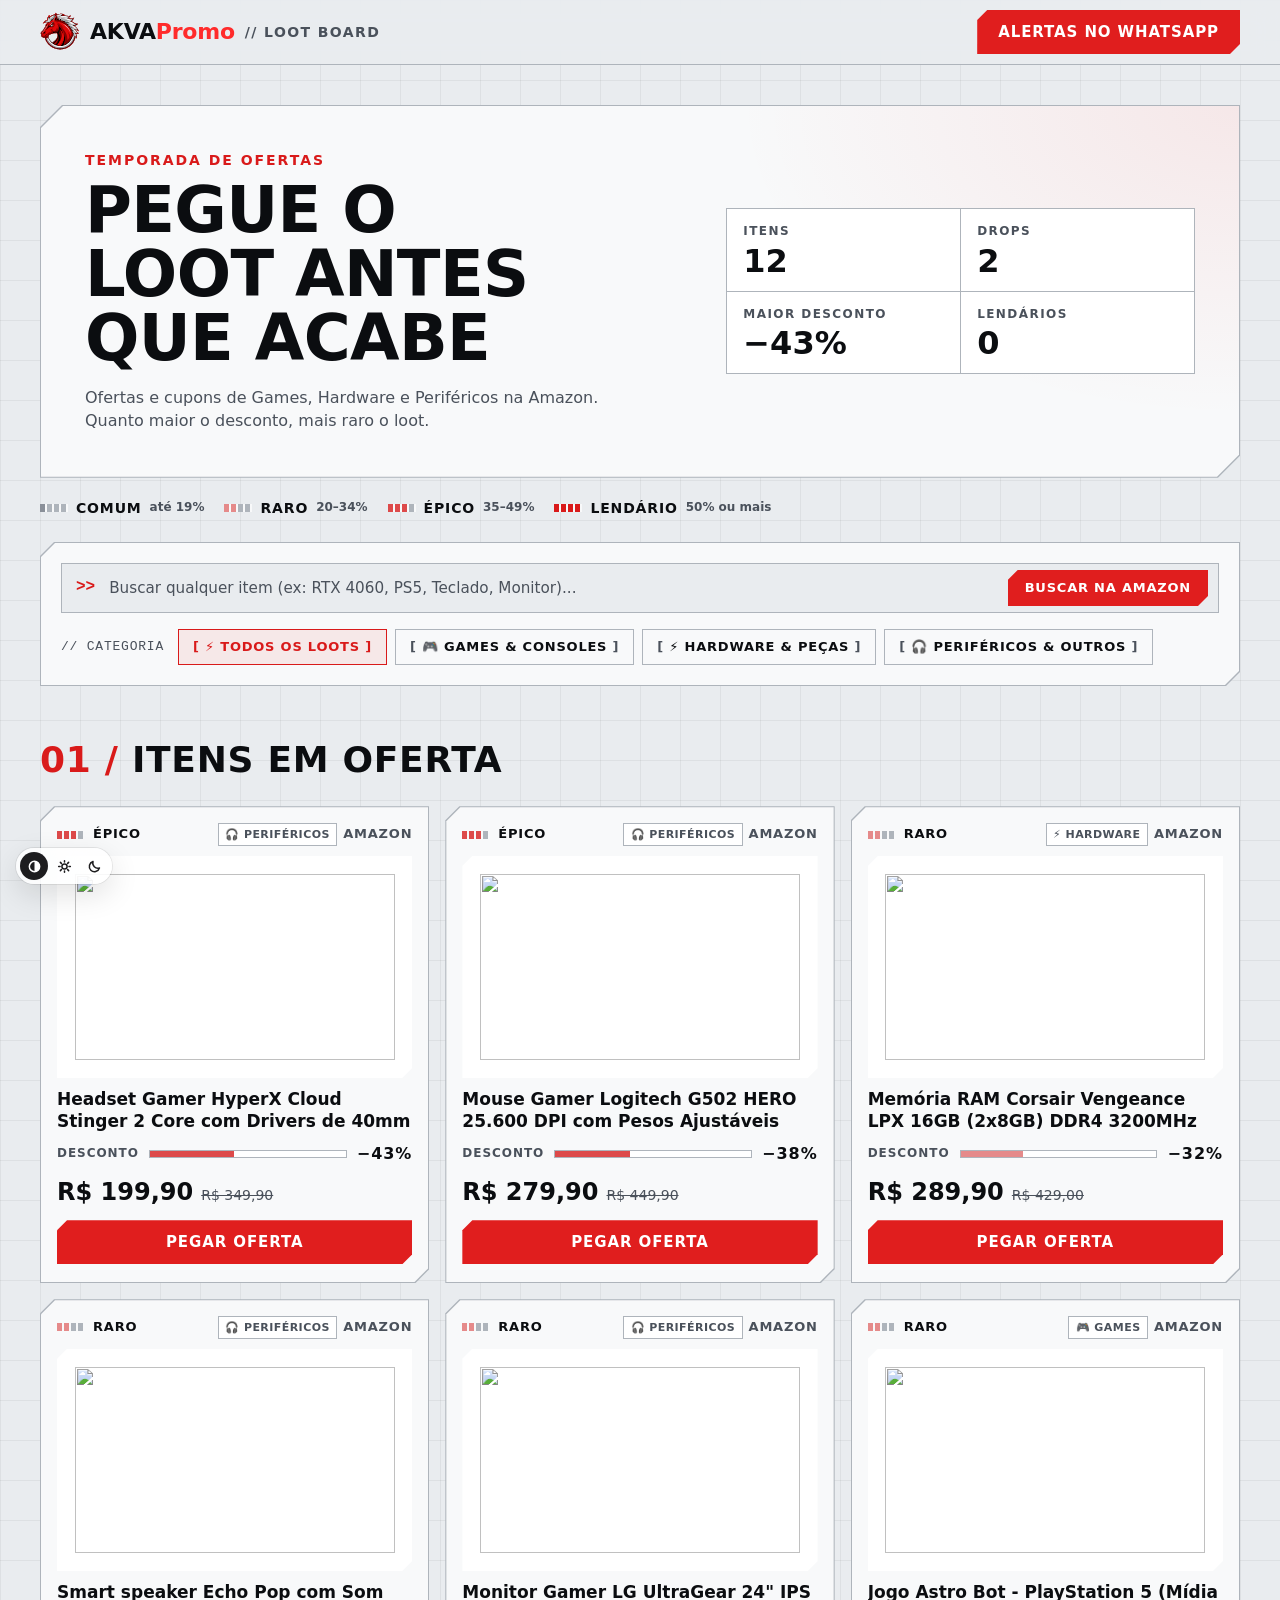
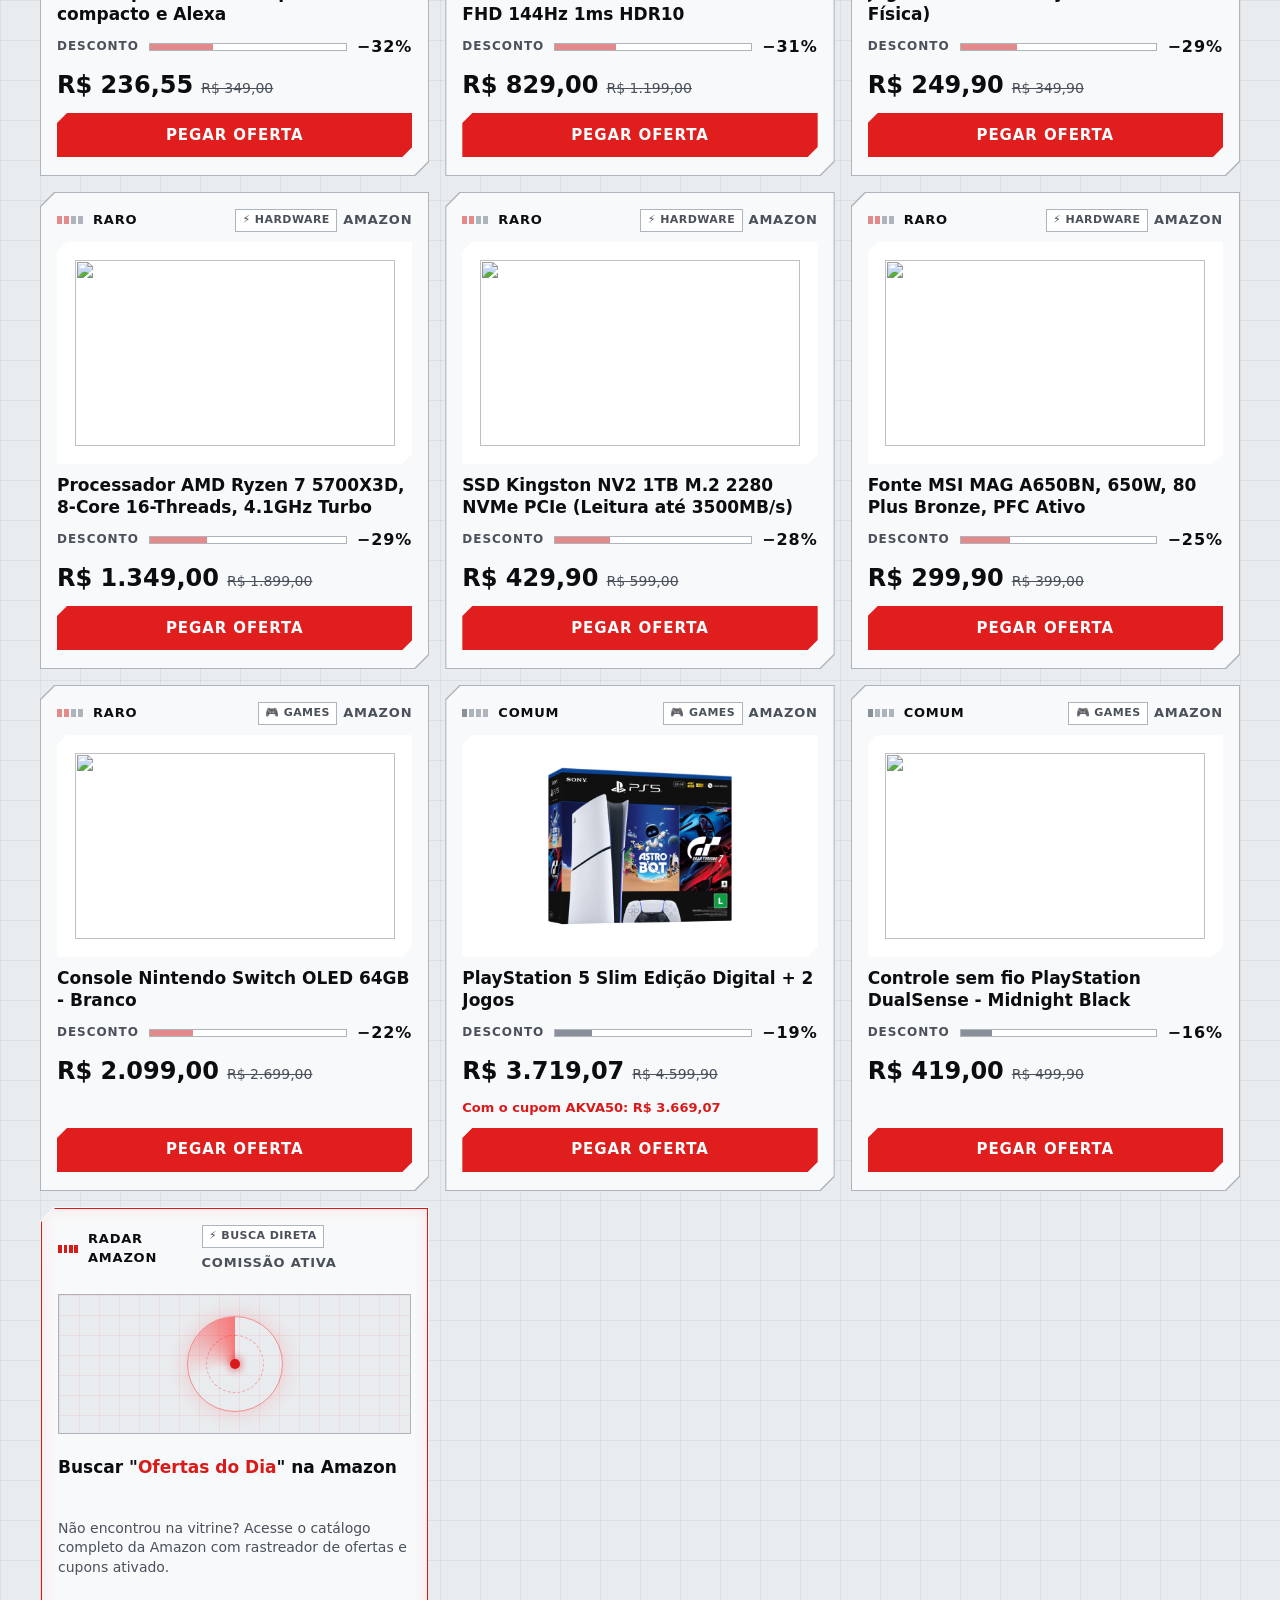
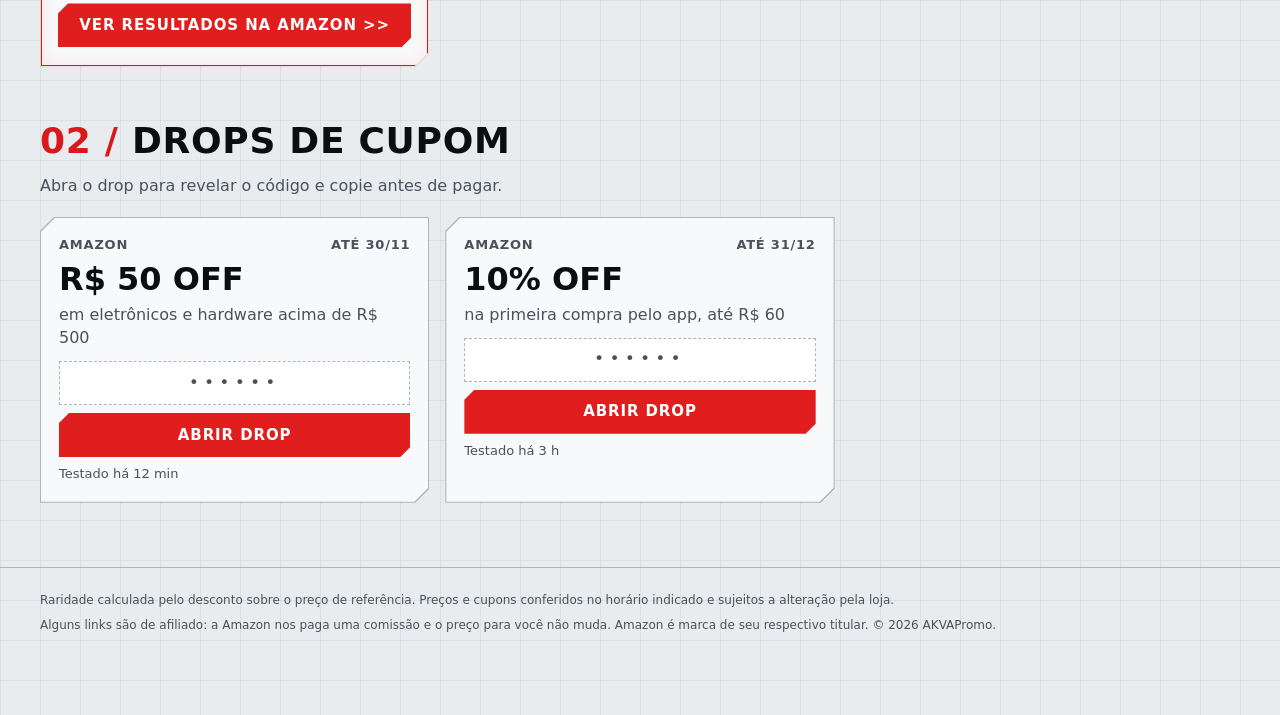
==== commit 41d764a6: "1.1" ====
--- a/index.html
+++ b/index.html
@@ -43,7 +43,7 @@
                 <div>
                     <p class="eyebrow">Temporada de ofertas</p>
                     <h1 class="hero-title" id="hero-title">Pegue o loot antes que acabe</h1>
-                    <p class="hero-sub">Ofertas e cupons de Games, Hardware e Periféricos na Amazon, Mercado Livre e AliExpress. Quanto maior o desconto, mais raro o loot.</p>
+                    <p class="hero-sub">Ofertas e cupons de Games, Hardware e Periféricos na Amazon. Quanto maior o desconto, mais raro o loot.</p>
                 </div>
                 <dl class="stats" id="stats"></dl>
             </div>
@@ -71,7 +71,7 @@
                     <span class="hud-filter-title">// Categoria</span>
                     <nav class="tabs" id="category-tabs" aria-label="Filtrar por categoria"></nav>
                 </div>
-                <div class="hud-filter-row">
+                <div class="hud-filter-row" style="display: none;">
                     <span class="hud-filter-title">// Loja</span>
                     <nav class="tabs" id="tabs" aria-label="Filtrar por loja"></nav>
                 </div>
@@ -93,8 +93,7 @@
     <footer class="wrap footer">
         <p>Raridade calculada pelo desconto sobre o preço de referência. Preços e cupons conferidos no horário
             indicado e sujeitos a alteração pela loja.</p>
-        <p>Alguns links são de afiliado: a loja nos paga uma comissão e o preço para você não muda. Amazon, Mercado
-            Livre e AliExpress são marcas de seus respectivos titulares. &copy; 2026 AKVAPromo.</p>
+        <p>Alguns links são de afiliado: a Amazon nos paga uma comissão e o preço para você não muda. Amazon é marca de seu respectivo titular. &copy; 2026 AKVAPromo.</p>
     </footer>
 
     <p class="sr-only" id="announcer" aria-live="polite"></p>
